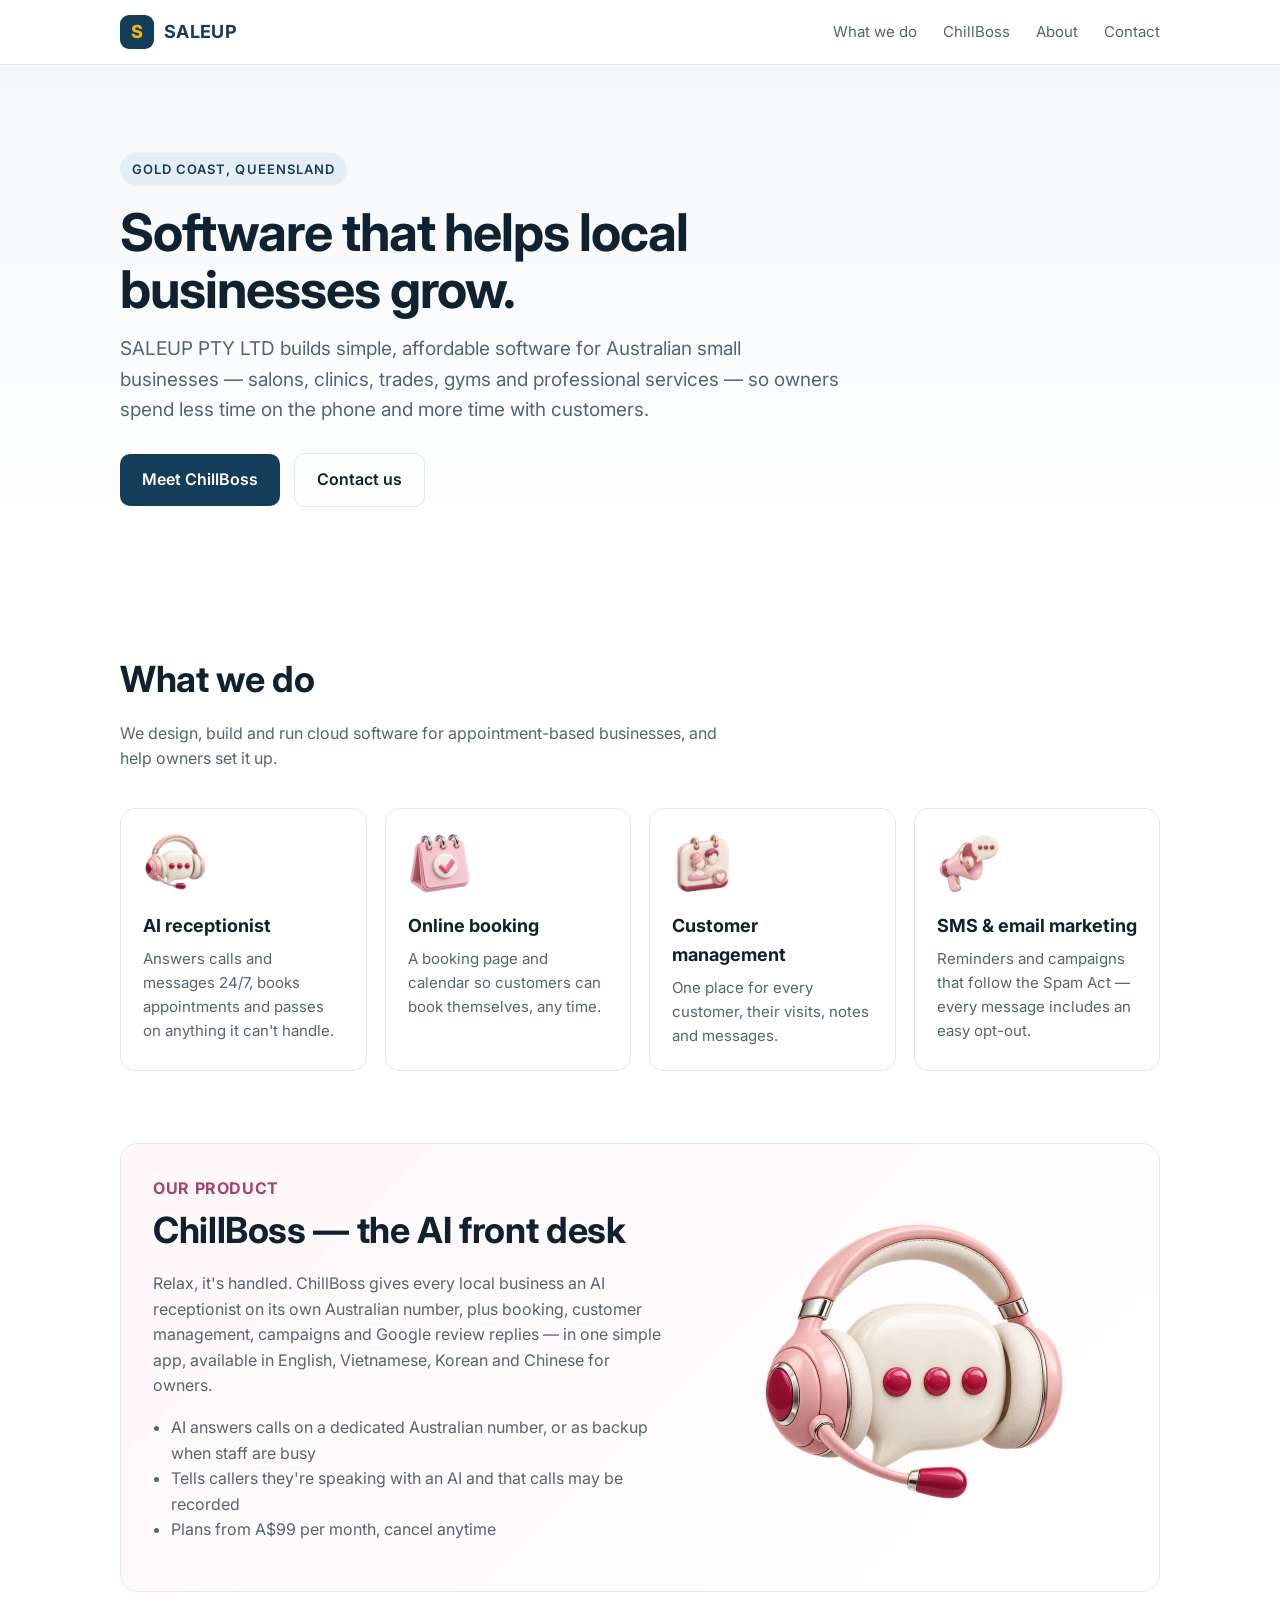
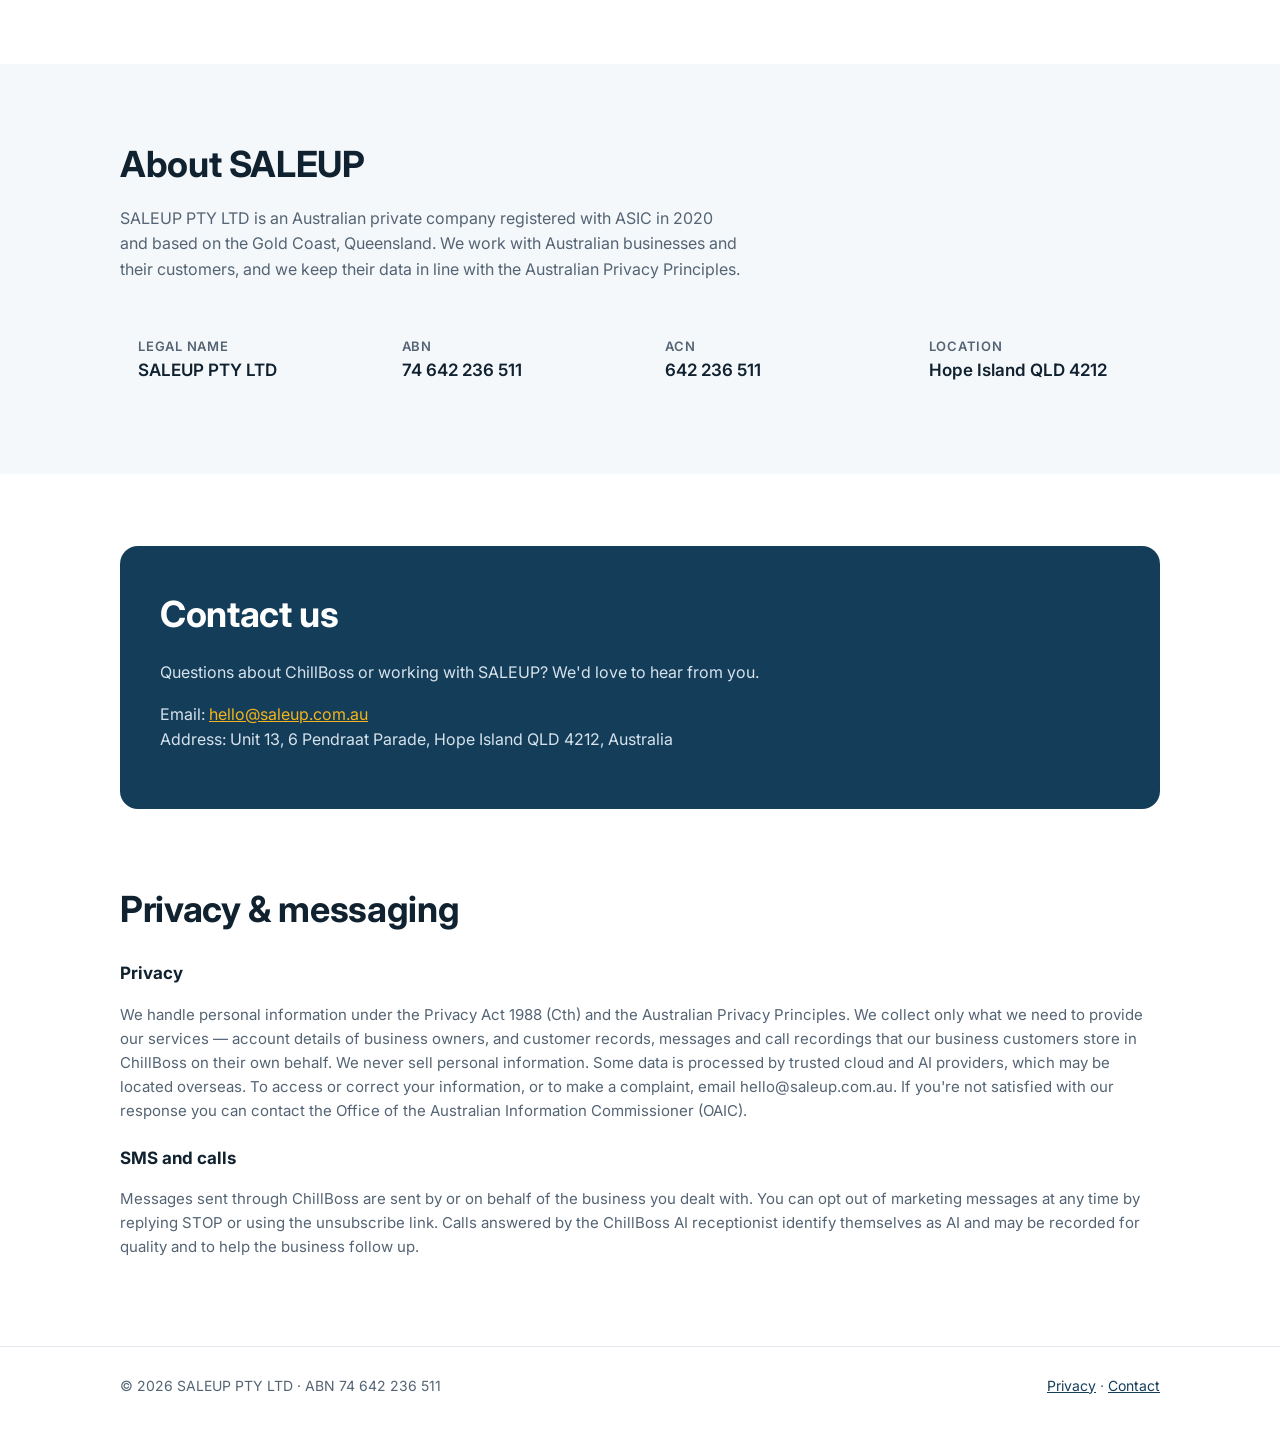
==== index.html @ 30daca24 "SALEUP PTY LTD company website (saleup.com.au) Co-Authored-By: Claude Opus 5.5 <noreply@anthropic.co" ====
<!doctype html>
<html lang="en-AU">
<head>
<meta charset="utf-8">
<meta name="viewport" content="width=device-width, initial-scale=1">
<title>SALEUP PTY LTD — Software for Australian local businesses</title>
<meta name="description" content="SALEUP PTY LTD is a Gold Coast software company building ChillBoss, the AI front desk for Australian local businesses: AI receptionist, online booking, customer management and SMS & email marketing.">
<link rel="icon" href="data:image/svg+xml,%3Csvg xmlns='http://www.w3.org/2000/svg' viewBox='0 0 64 64'%3E%3Crect width='64' height='64' rx='14' fill='%23143d59'/%3E%3Cpath d='M20 40c3 3 7 4 12 4 6 0 10-3 10-8 0-11-20-6-20-15 0-4 4-7 9-7 4 0 7 1 10 3' stroke='%23f4b41a' stroke-width='6' fill='none' stroke-linecap='round'/%3E%3C/svg%3E">
<link rel="preconnect" href="https://fonts.googleapis.com">
<link rel="preconnect" href="https://fonts.gstatic.com" crossorigin>
<link href="https://fonts.googleapis.com/css2?family=Inter:wght@400;500;600;700&display=swap" rel="stylesheet">
<style>
  :root {
    --ink: #10212f;
    --muted: #546474;
    --navy: #143d59;
    --gold: #f4b41a;
    --line: #e3e8ee;
    --bg: #ffffff;
    --soft: #f5f8fb;
    --rose: #a5426d;
  }
  * { box-sizing: border-box; }
  html { scroll-behavior: smooth; }
  body { margin: 0; font-family: Inter, system-ui, -apple-system, Segoe UI, sans-serif; color: var(--ink); background: var(--bg); line-height: 1.6; }
  a { color: var(--navy); }
  .wrap { max-width: 1080px; margin: 0 auto; padding: 0 20px; }
  header.top { position: sticky; top: 0; background: rgba(255,255,255,.92); backdrop-filter: blur(8px); border-bottom: 1px solid var(--line); z-index: 10; }
  header.top .wrap { display: flex; align-items: center; justify-content: space-between; height: 64px; }
  .logo { display: flex; align-items: center; gap: 10px; font-weight: 700; letter-spacing: .02em; color: var(--navy); text-decoration: none; font-size: 18px; }
  .logo span.mark { width: 34px; height: 34px; border-radius: 9px; background: var(--navy); display: grid; place-items: center; color: var(--gold); font-weight: 800; }
  nav a { margin-left: 22px; text-decoration: none; color: var(--muted); font-size: 15px; }
  nav a:hover { color: var(--ink); }
  .hero { padding: 88px 0 72px; background: linear-gradient(180deg, var(--soft), #fff); }
  .eyebrow { display: inline-block; font-size: 13px; font-weight: 600; letter-spacing: .08em; text-transform: uppercase; color: var(--navy); background: #e6eef5; padding: 6px 12px; border-radius: 999px; }
  h1 { font-size: clamp(32px, 5vw, 52px); line-height: 1.1; letter-spacing: -.02em; margin: 18px 0 16px; max-width: 18ch; }
  .lead { font-size: 19px; color: var(--muted); max-width: 60ch; margin: 0 0 28px; }
  .btn { display: inline-block; padding: 13px 22px; border-radius: 10px; font-weight: 600; text-decoration: none; }
  .btn.primary { background: var(--navy); color: #fff; }
  .btn.ghost { border: 1px solid var(--line); color: var(--ink); margin-left: 10px; }
  section { padding: 72px 0; }
  h2 { font-size: clamp(26px, 3.4vw, 36px); letter-spacing: -.01em; margin: 0 0 12px; }
  .sub { color: var(--muted); max-width: 62ch; margin: 0 0 36px; }
  .grid { display: grid; gap: 18px; grid-template-columns: repeat(auto-fit, minmax(230px, 1fr)); }
  .card { border: 1px solid var(--line); border-radius: 14px; padding: 22px; background: #fff; }
  .card h3 { margin: 10px 0 6px; font-size: 18px; }
  .card p { margin: 0; color: var(--muted); font-size: 15px; }
  .card img { width: 64px; height: 64px; object-fit: contain; }
  .product { display: grid; gap: 32px; grid-template-columns: 1.2fr 1fr; align-items: center; border: 1px solid var(--line); border-radius: 18px; padding: 32px; background: linear-gradient(135deg, #fff7fa, #fff); }
  .product .tag { color: var(--rose); font-weight: 700; letter-spacing: .04em; }
  .product ul { padding-left: 18px; color: var(--muted); }
  .product img { width: 100%; max-width: 320px; justify-self: center; }
  .facts { display: grid; gap: 14px; grid-template-columns: repeat(auto-fit, minmax(200px, 1fr)); }
  .fact { background: var(--soft); border-radius: 12px; padding: 18px; }
  .fact b { display: block; font-size: 13px; text-transform: uppercase; letter-spacing: .06em; color: var(--muted); font-weight: 600; }
  .fact span { font-size: 17px; font-weight: 600; }
  .contact { background: var(--navy); color: #fff; border-radius: 18px; padding: 40px; }
  .contact a { color: var(--gold); }
  .contact p { color: #d6e2ec; }
  footer { border-top: 1px solid var(--line); padding: 28px 0 40px; color: var(--muted); font-size: 14px; }
  footer .wrap { display: flex; flex-wrap: wrap; gap: 12px 24px; justify-content: space-between; }
  .policy { font-size: 15px; color: var(--muted); }
  .policy h3 { color: var(--ink); font-size: 17px; margin: 22px 0 4px; }
  @media (max-width: 760px) {
    nav { display: none; }
    .product { grid-template-columns: 1fr; padding: 22px; }
    .btn.ghost { margin: 10px 0 0; }
    section { padding: 56px 0; }
  }
</style>
</head>
<body>
<header class="top">
  <div class="wrap">
    <a class="logo" href="#"><span class="mark">S</span>SALEUP</a>
    <nav>
      <a href="#what-we-do">What we do</a>
      <a href="#chillboss">ChillBoss</a>
      <a href="#about">About</a>
      <a href="#contact">Contact</a>
    </nav>
  </div>
</header>

<main>
  <section class="hero">
    <div class="wrap">
      <span class="eyebrow">Gold Coast, Queensland</span>
      <h1>Software that helps local businesses grow.</h1>
      <p class="lead">SALEUP PTY LTD builds simple, affordable software for Australian small businesses — salons, clinics, trades, gyms and professional services — so owners spend less time on the phone and more time with customers.</p>
      <a class="btn primary" href="#chillboss">Meet ChillBoss</a>
      <a class="btn ghost" href="#contact">Contact us</a>
    </div>
  </section>

  <section id="what-we-do">
    <div class="wrap">
      <h2>What we do</h2>
      <p class="sub">We design, build and run cloud software for appointment-based businesses, and help owners set it up.</p>
      <div class="grid">
        <div class="card"><img src="img/assistant.webp" alt="" width="64" height="64"><h3>AI receptionist</h3><p>Answers calls and messages 24/7, books appointments and passes on anything it can't handle.</p></div>
        <div class="card"><img src="img/calendar.webp" alt="" width="64" height="64"><h3>Online booking</h3><p>A booking page and calendar so customers can book themselves, any time.</p></div>
        <div class="card"><img src="img/crm-customers.webp" alt="" width="64" height="64"><h3>Customer management</h3><p>One place for every customer, their visits, notes and messages.</p></div>
        <div class="card"><img src="img/sms-marketing.webp" alt="" width="64" height="64"><h3>SMS &amp; email marketing</h3><p>Reminders and campaigns that follow the Spam Act — every message includes an easy opt-out.</p></div>
      </div>
    </div>
  </section>

  <section id="chillboss" style="padding-top:0">
    <div class="wrap">
      <div class="product">
        <div>
          <div class="tag">OUR PRODUCT</div>
          <h2>ChillBoss — the AI front desk</h2>
          <p class="sub" style="margin-bottom:16px">Relax, it's handled. ChillBoss gives every local business an AI receptionist on its own Australian number, plus booking, customer management, campaigns and Google review replies — in one simple app, available in English, Vietnamese, Korean and Chinese for owners.</p>
          <ul>
            <li>AI answers calls on a dedicated Australian number, or as backup when staff are busy</li>
            <li>Tells callers they're speaking with an AI and that calls may be recorded</li>
            <li>Plans from A$99 per month, cancel anytime</li>
          </ul>
        </div>
        <img src="img/assistant.webp" alt="ChillBoss AI receptionist illustration">
      </div>
    </div>
  </section>

  <section id="about" style="background:var(--soft)">
    <div class="wrap">
      <h2>About SALEUP</h2>
      <p class="sub">SALEUP PTY LTD is an Australian private company registered with ASIC in 2020 and based on the Gold Coast, Queensland. We work with Australian businesses and their customers, and we keep their data in line with the Australian Privacy Principles.</p>
      <div class="facts">
        <div class="fact"><b>Legal name</b><span>SALEUP PTY LTD</span></div>
        <div class="fact"><b>ABN</b><span>74 642 236 511</span></div>
        <div class="fact"><b>ACN</b><span>642 236 511</span></div>
        <div class="fact"><b>Location</b><span>Hope Island QLD 4212</span></div>
      </div>
    </div>
  </section>

  <section id="contact">
    <div class="wrap">
      <div class="contact">
        <h2>Contact us</h2>
        <p>Questions about ChillBoss or working with SALEUP? We'd love to hear from you.</p>
        <p>Email: <a href="mailto:hello@saleup.com.au">hello@saleup.com.au</a><br>
        Address: Unit 13, 6 Pendraat Parade, Hope Island QLD 4212, Australia</p>
      </div>
    </div>
  </section>

  <section id="privacy" style="padding-top:0">
    <div class="wrap policy">
      <h2 style="color:var(--ink)">Privacy &amp; messaging</h2>
      <h3>Privacy</h3>
      <p>We handle personal information under the Privacy Act 1988 (Cth) and the Australian Privacy Principles. We collect only what we need to provide our services — account details of business owners, and customer records, messages and call recordings that our business customers store in ChillBoss on their own behalf. We never sell personal information. Some data is processed by trusted cloud and AI providers, which may be located overseas. To access or correct your information, or to make a complaint, email hello@saleup.com.au. If you're not satisfied with our response you can contact the Office of the Australian Information Commissioner (OAIC).</p>
      <h3>SMS and calls</h3>
      <p>Messages sent through ChillBoss are sent by or on behalf of the business you dealt with. You can opt out of marketing messages at any time by replying STOP or using the unsubscribe link. Calls answered by the ChillBoss AI receptionist identify themselves as AI and may be recorded for quality and to help the business follow up.</p>
    </div>
  </section>
</main>

<footer>
  <div class="wrap">
    <span>© <span id="y">2026</span> SALEUP PTY LTD · ABN 74 642 236 511</span>
    <span><a href="#privacy">Privacy</a> · <a href="#contact">Contact</a></span>
  </div>
</footer>
<script>document.getElementById("y").textContent = new Date().getFullYear();</script>
</body>
</html>
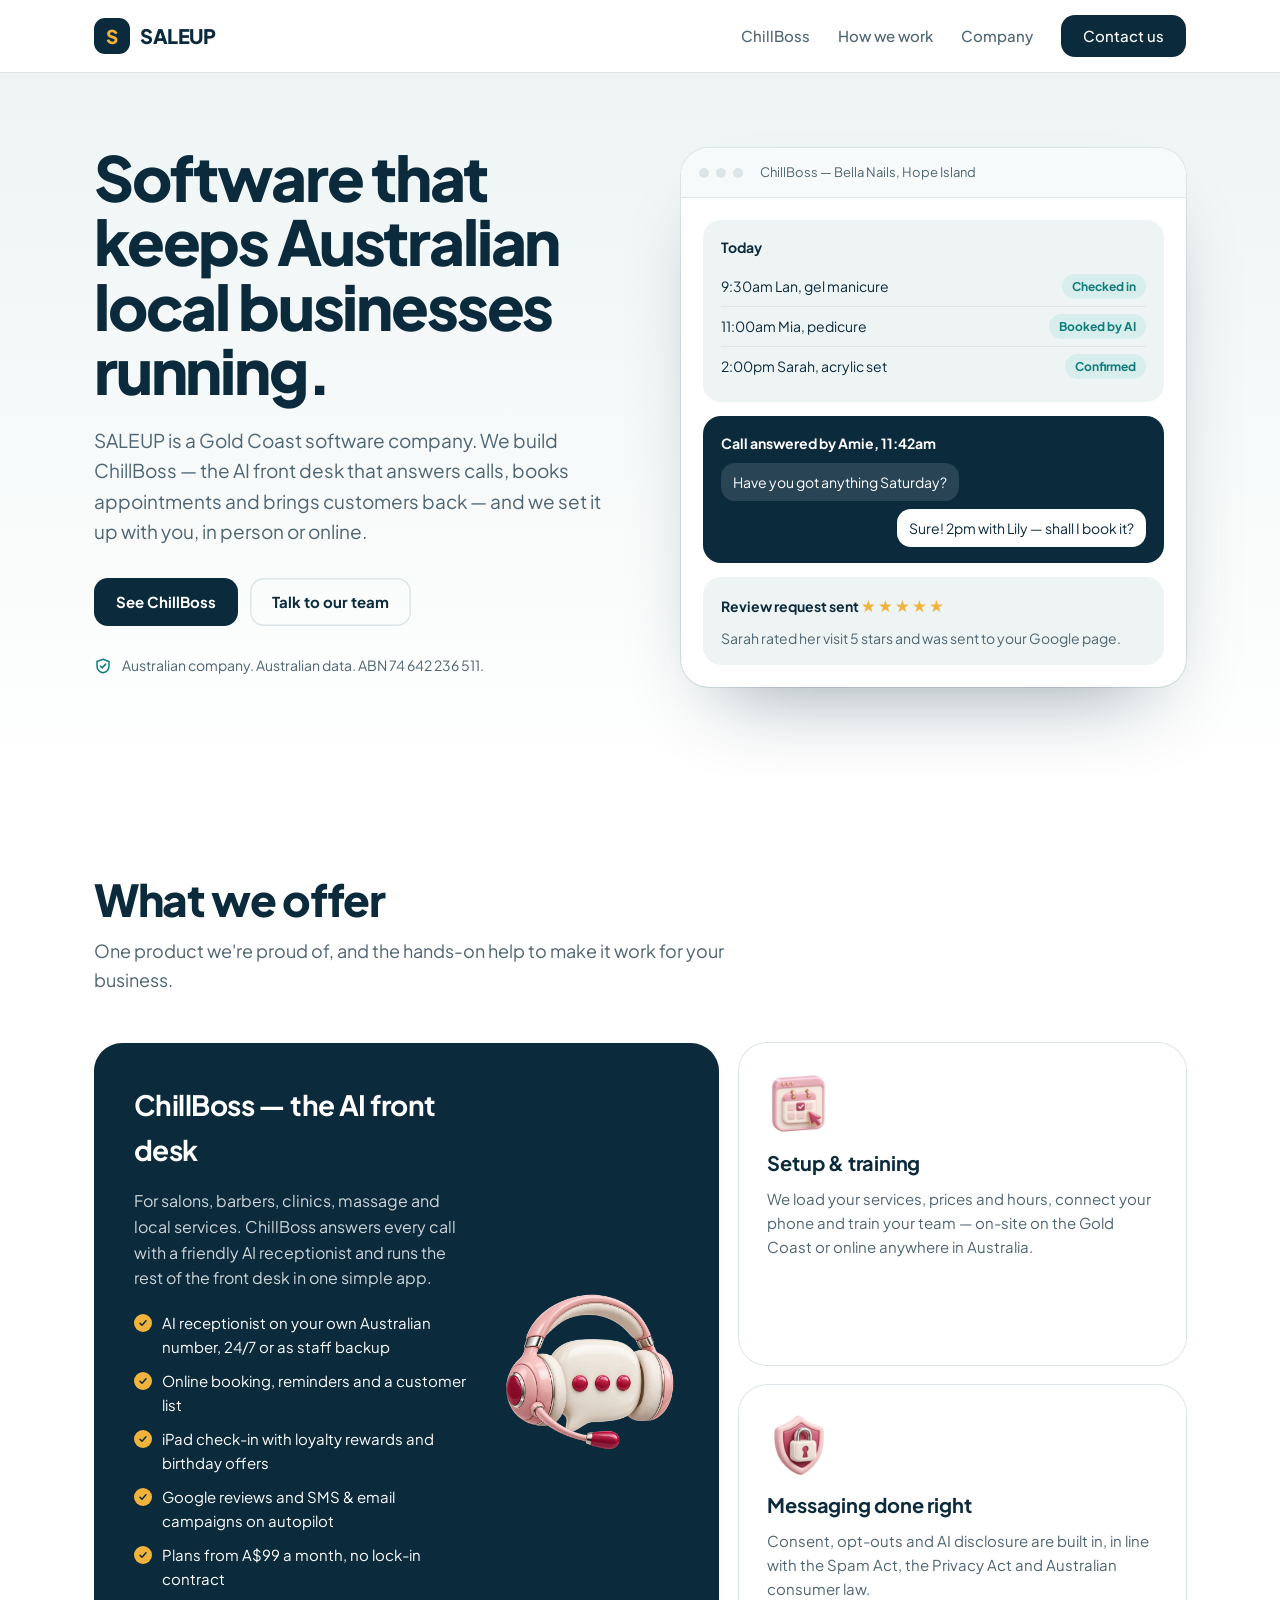
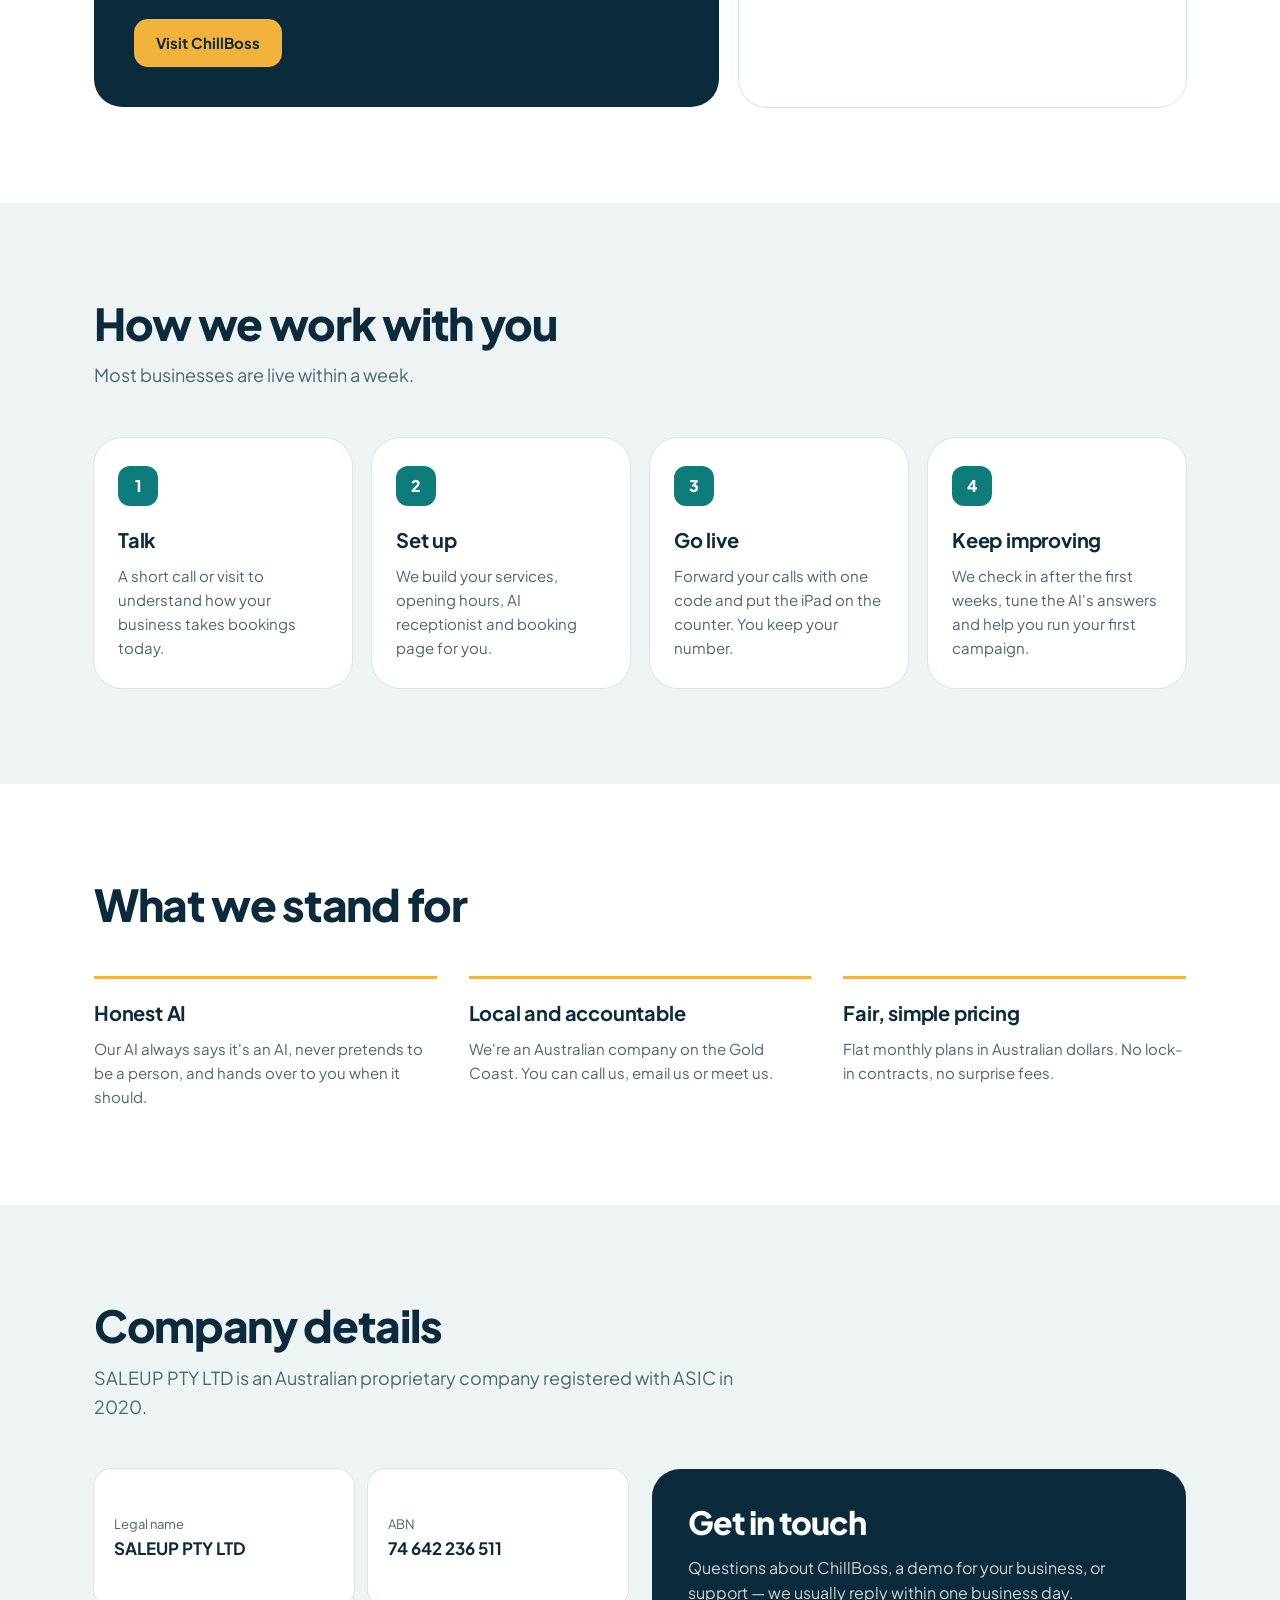
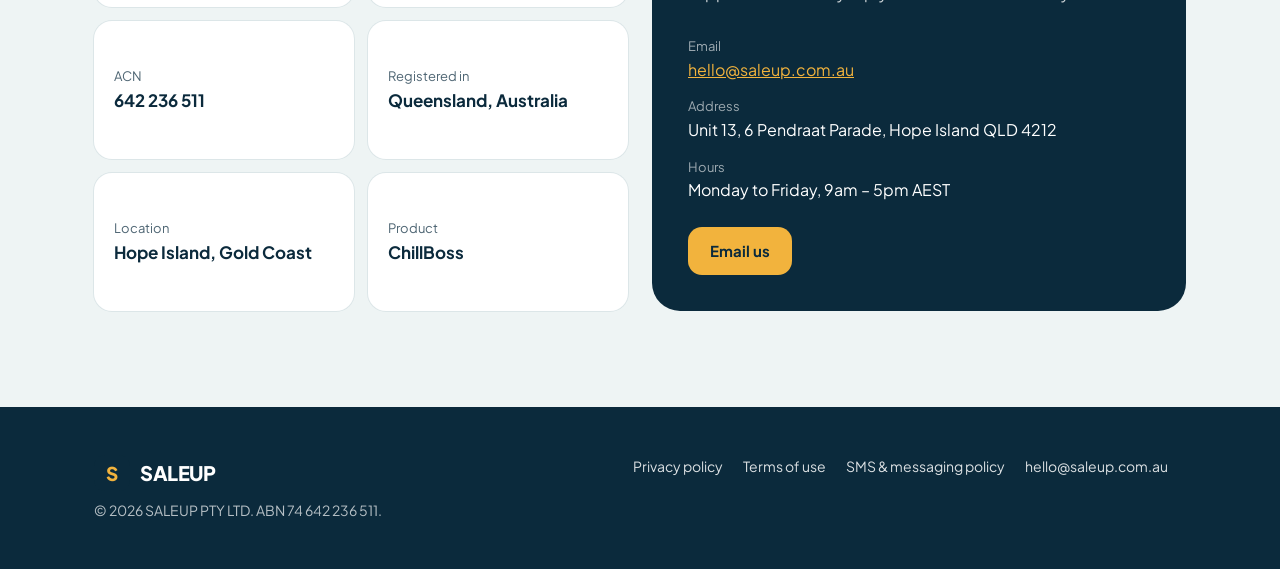
==== commit 248bee3c: "Professional company website: ChillBoss product, setup services, process, company details, privacy, " ====
--- a/index.html
+++ b/index.html
@@ -4,80 +4,25 @@
 <meta charset="utf-8">
 <meta name="viewport" content="width=device-width, initial-scale=1">
 <title>SALEUP PTY LTD — Software for Australian local businesses</title>
-<meta name="description" content="SALEUP PTY LTD is a Gold Coast software company building ChillBoss, the AI front desk for Australian local businesses: AI receptionist, online booking, customer management and SMS & email marketing.">
-<link rel="icon" href="data:image/svg+xml,%3Csvg xmlns='http://www.w3.org/2000/svg' viewBox='0 0 64 64'%3E%3Crect width='64' height='64' rx='14' fill='%23143d59'/%3E%3Cpath d='M20 40c3 3 7 4 12 4 6 0 10-3 10-8 0-11-20-6-20-15 0-4 4-7 9-7 4 0 7 1 10 3' stroke='%23f4b41a' stroke-width='6' fill='none' stroke-linecap='round'/%3E%3C/svg%3E">
+<meta name="description" content="SALEUP PTY LTD is a Gold Coast software company. We build ChillBoss, the AI front desk that answers calls, books appointments and brings customers back for Australian salons, clinics and local businesses.">
+<link rel="icon" href="data:image/svg+xml,%3Csvg xmlns='http://www.w3.org/2000/svg' viewBox='0 0 64 64'%3E%3Crect width='64' height='64' rx='16' fill='%230B2A3C'/%3E%3Ctext x='32' y='43' font-family='Arial' font-weight='800' font-size='34' text-anchor='middle' fill='%23F2B33D'%3ES%3C/text%3E%3C/svg%3E">
 <link rel="preconnect" href="https://fonts.googleapis.com">
 <link rel="preconnect" href="https://fonts.gstatic.com" crossorigin>
-<link href="https://fonts.googleapis.com/css2?family=Inter:wght@400;500;600;700&display=swap" rel="stylesheet">
-<style>
-  :root {
-    --ink: #10212f;
-    --muted: #546474;
-    --navy: #143d59;
-    --gold: #f4b41a;
-    --line: #e3e8ee;
-    --bg: #ffffff;
-    --soft: #f5f8fb;
-    --rose: #a5426d;
-  }
-  * { box-sizing: border-box; }
-  html { scroll-behavior: smooth; }
-  body { margin: 0; font-family: Inter, system-ui, -apple-system, Segoe UI, sans-serif; color: var(--ink); background: var(--bg); line-height: 1.6; }
-  a { color: var(--navy); }
-  .wrap { max-width: 1080px; margin: 0 auto; padding: 0 20px; }
-  header.top { position: sticky; top: 0; background: rgba(255,255,255,.92); backdrop-filter: blur(8px); border-bottom: 1px solid var(--line); z-index: 10; }
-  header.top .wrap { display: flex; align-items: center; justify-content: space-between; height: 64px; }
-  .logo { display: flex; align-items: center; gap: 10px; font-weight: 700; letter-spacing: .02em; color: var(--navy); text-decoration: none; font-size: 18px; }
-  .logo span.mark { width: 34px; height: 34px; border-radius: 9px; background: var(--navy); display: grid; place-items: center; color: var(--gold); font-weight: 800; }
-  nav a { margin-left: 22px; text-decoration: none; color: var(--muted); font-size: 15px; }
-  nav a:hover { color: var(--ink); }
-  .hero { padding: 88px 0 72px; background: linear-gradient(180deg, var(--soft), #fff); }
-  .eyebrow { display: inline-block; font-size: 13px; font-weight: 600; letter-spacing: .08em; text-transform: uppercase; color: var(--navy); background: #e6eef5; padding: 6px 12px; border-radius: 999px; }
-  h1 { font-size: clamp(32px, 5vw, 52px); line-height: 1.1; letter-spacing: -.02em; margin: 18px 0 16px; max-width: 18ch; }
-  .lead { font-size: 19px; color: var(--muted); max-width: 60ch; margin: 0 0 28px; }
-  .btn { display: inline-block; padding: 13px 22px; border-radius: 10px; font-weight: 600; text-decoration: none; }
-  .btn.primary { background: var(--navy); color: #fff; }
-  .btn.ghost { border: 1px solid var(--line); color: var(--ink); margin-left: 10px; }
-  section { padding: 72px 0; }
-  h2 { font-size: clamp(26px, 3.4vw, 36px); letter-spacing: -.01em; margin: 0 0 12px; }
-  .sub { color: var(--muted); max-width: 62ch; margin: 0 0 36px; }
-  .grid { display: grid; gap: 18px; grid-template-columns: repeat(auto-fit, minmax(230px, 1fr)); }
-  .card { border: 1px solid var(--line); border-radius: 14px; padding: 22px; background: #fff; }
-  .card h3 { margin: 10px 0 6px; font-size: 18px; }
-  .card p { margin: 0; color: var(--muted); font-size: 15px; }
-  .card img { width: 64px; height: 64px; object-fit: contain; }
-  .product { display: grid; gap: 32px; grid-template-columns: 1.2fr 1fr; align-items: center; border: 1px solid var(--line); border-radius: 18px; padding: 32px; background: linear-gradient(135deg, #fff7fa, #fff); }
-  .product .tag { color: var(--rose); font-weight: 700; letter-spacing: .04em; }
-  .product ul { padding-left: 18px; color: var(--muted); }
-  .product img { width: 100%; max-width: 320px; justify-self: center; }
-  .facts { display: grid; gap: 14px; grid-template-columns: repeat(auto-fit, minmax(200px, 1fr)); }
-  .fact { background: var(--soft); border-radius: 12px; padding: 18px; }
-  .fact b { display: block; font-size: 13px; text-transform: uppercase; letter-spacing: .06em; color: var(--muted); font-weight: 600; }
-  .fact span { font-size: 17px; font-weight: 600; }
-  .contact { background: var(--navy); color: #fff; border-radius: 18px; padding: 40px; }
-  .contact a { color: var(--gold); }
-  .contact p { color: #d6e2ec; }
-  footer { border-top: 1px solid var(--line); padding: 28px 0 40px; color: var(--muted); font-size: 14px; }
-  footer .wrap { display: flex; flex-wrap: wrap; gap: 12px 24px; justify-content: space-between; }
-  .policy { font-size: 15px; color: var(--muted); }
-  .policy h3 { color: var(--ink); font-size: 17px; margin: 22px 0 4px; }
-  @media (max-width: 760px) {
-    nav { display: none; }
-    .product { grid-template-columns: 1fr; padding: 22px; }
-    .btn.ghost { margin: 10px 0 0; }
-    section { padding: 56px 0; }
-  }
-</style>
+<link href="https://fonts.googleapis.com/css2?family=Plus+Jakarta+Sans:wght@400;500;600;700;800&display=swap" rel="stylesheet">
+<link rel="stylesheet" href="style.css">
+<script type="application/ld+json">
+{"@context":"https://schema.org","@type":"Organization","name":"SALEUP PTY LTD","url":"https://saleup.com.au","email":"hello@saleup.com.au","taxID":"74 642 236 511","address":{"@type":"PostalAddress","streetAddress":"Unit 13, 6 Pendraat Parade","addressLocality":"Hope Island","addressRegion":"QLD","postalCode":"4212","addressCountry":"AU"}}
+</script>
 </head>
 <body>
-<header class="top">
+<header class="site-header">
   <div class="wrap">
-    <a class="logo" href="#"><span class="mark">S</span>SALEUP</a>
-    <nav>
-      <a href="#what-we-do">What we do</a>
+    <a class="brand" href="/"><span class="brand-mark">S</span>SALEUP</a>
+    <nav class="nav" aria-label="Main">
       <a href="#chillboss">ChillBoss</a>
-      <a href="#about">About</a>
-      <a href="#contact">Contact</a>
+      <a href="#how-we-work">How we work</a>
+      <a href="#company">Company</a>
+      <a class="btn btn-primary" href="#contact">Contact us</a>
     </nav>
   </div>
 </header>
@@ -85,84 +30,152 @@
 <main>
   <section class="hero">
     <div class="wrap">
-      <span class="eyebrow">Gold Coast, Queensland</span>
-      <h1>Software that helps local businesses grow.</h1>
-      <p class="lead">SALEUP PTY LTD builds simple, affordable software for Australian small businesses — salons, clinics, trades, gyms and professional services — so owners spend less time on the phone and more time with customers.</p>
-      <a class="btn primary" href="#chillboss">Meet ChillBoss</a>
-      <a class="btn ghost" href="#contact">Contact us</a>
-    </div>
-  </section>
+      <div>
+        <h1>Software that keeps Australian local businesses running.</h1>
+        <p class="lead">SALEUP is a Gold Coast software company. We build ChillBoss — the AI front desk that answers calls, books appointments and brings customers back — and we set it up with you, in person or online.</p>
+        <div class="hero-actions">
+          <a class="btn btn-primary" href="https://chillboss-five.vercel.app" target="_blank" rel="noopener">See ChillBoss</a>
+          <a class="btn btn-ghost" href="#contact">Talk to our team</a>
+        </div>
+        <p class="hero-note">
+          <svg width="18" height="18" viewBox="0 0 24 24" fill="none" aria-hidden="true"><path d="M12 3l8 3v6c0 4.5-3.3 8.3-8 9-4.7-.7-8-4.5-8-9V6l8-3z" stroke="#0E7C7B" stroke-width="2"/><path d="M8.5 12l2.5 2.5 4.5-5" stroke="#0E7C7B" stroke-width="2" stroke-linecap="round"/></svg>
+          Australian company. Australian data. ABN 74 642 236 511.
+        </p>
+      </div>
 
-  <section id="what-we-do">
-    <div class="wrap">
-      <h2>What we do</h2>
-      <p class="sub">We design, build and run cloud software for appointment-based businesses, and help owners set it up.</p>
-      <div class="grid">
-        <div class="card"><img src="img/assistant.webp" alt="" width="64" height="64"><h3>AI receptionist</h3><p>Answers calls and messages 24/7, books appointments and passes on anything it can't handle.</p></div>
-        <div class="card"><img src="img/calendar.webp" alt="" width="64" height="64"><h3>Online booking</h3><p>A booking page and calendar so customers can book themselves, any time.</p></div>
-        <div class="card"><img src="img/crm-customers.webp" alt="" width="64" height="64"><h3>Customer management</h3><p>One place for every customer, their visits, notes and messages.</p></div>
-        <div class="card"><img src="img/sms-marketing.webp" alt="" width="64" height="64"><h3>SMS &amp; email marketing</h3><p>Reminders and campaigns that follow the Spam Act — every message includes an easy opt-out.</p></div>
+      <div class="window" role="img" aria-label="ChillBoss dashboard showing today's bookings, a call answered by the AI receptionist and a five-star rating sent to Google">
+        <div class="window-bar"><i></i><i></i><i></i><span>ChillBoss — Bella Nails, Hope Island</span></div>
+        <div class="window-body">
+          <div class="panel">
+            <h4>Today</h4>
+            <div class="row"><span>9:30am  Lan, gel manicure</span><span class="tag">Checked in</span></div>
+            <div class="row"><span>11:00am  Mia, pedicure</span><span class="tag">Booked by AI</span></div>
+            <div class="row"><span>2:00pm  Sarah, acrylic set</span><span class="tag">Confirmed</span></div>
+          </div>
+          <div class="panel panel-dark">
+            <h4>Call answered by Amie, 11:42am</h4>
+            <span class="bubble them">Have you got anything Saturday?</span>
+            <span class="bubble amie">Sure! 2pm with Lily — shall I book it?</span>
+          </div>
+          <div class="panel">
+            <h4>Review request sent <span class="stars" aria-label="five stars">★★★★★</span></h4>
+            <p>Sarah rated her visit 5 stars and was sent to your Google page.</p>
+          </div>
+        </div>
       </div>
     </div>
   </section>
 
-  <section id="chillboss" style="padding-top:0">
+  <section id="chillboss">
     <div class="wrap">
-      <div class="product">
-        <div>
-          <div class="tag">OUR PRODUCT</div>
-          <h2>ChillBoss — the AI front desk</h2>
-          <p class="sub" style="margin-bottom:16px">Relax, it's handled. ChillBoss gives every local business an AI receptionist on its own Australian number, plus booking, customer management, campaigns and Google review replies — in one simple app, available in English, Vietnamese, Korean and Chinese for owners.</p>
-          <ul>
-            <li>AI answers calls on a dedicated Australian number, or as backup when staff are busy</li>
-            <li>Tells callers they're speaking with an AI and that calls may be recorded</li>
-            <li>Plans from A$99 per month, cancel anytime</li>
-          </ul>
+      <div class="section-head">
+        <h2>What we offer</h2>
+        <p class="sub">One product we're proud of, and the hands-on help to make it work for your business.</p>
+      </div>
+      <div class="offer">
+        <article class="offer-main">
+          <div>
+            <h3 style="font-size:28px;letter-spacing:-0.02em">ChillBoss — the AI front desk</h3>
+            <p>For salons, barbers, clinics, massage and local services. ChillBoss answers every call with a friendly AI receptionist and runs the rest of the front desk in one simple app.</p>
+            <ul>
+              <li>AI receptionist on your own Australian number, 24/7 or as staff backup</li>
+              <li>Online booking, reminders and a customer list</li>
+              <li>iPad check-in with loyalty rewards and birthday offers</li>
+              <li>Google reviews and SMS &amp; email campaigns on autopilot</li>
+              <li>Plans from A$99 a month, no lock-in contract</li>
+            </ul>
+            <a class="btn btn-sun" href="https://chillboss-five.vercel.app" target="_blank" rel="noopener">Visit ChillBoss</a>
+          </div>
+          <img src="img/assistant.webp" alt="" width="180" height="180" loading="lazy">
+        </article>
+        <div class="offer-side">
+          <article class="card">
+            <img src="img/website-booking.webp" alt="" width="64" height="64" loading="lazy">
+            <h3>Setup &amp; training</h3>
+            <p>We load your services, prices and hours, connect your phone and train your team — on-site on the Gold Coast or online anywhere in Australia.</p>
+          </article>
+          <article class="card">
+            <img src="img/security.webp" alt="" width="64" height="64" loading="lazy">
+            <h3>Messaging done right</h3>
+            <p>Consent, opt-outs and AI disclosure are built in, in line with the Spam Act, the Privacy Act and Australian consumer law.</p>
+          </article>
         </div>
-        <img src="img/assistant.webp" alt="ChillBoss AI receptionist illustration">
       </div>
     </div>
   </section>
 
-  <section id="about" style="background:var(--soft)">
+  <section id="how-we-work" class="section-mist">
     <div class="wrap">
-      <h2>About SALEUP</h2>
-      <p class="sub">SALEUP PTY LTD is an Australian private company registered with ASIC in 2020 and based on the Gold Coast, Queensland. We work with Australian businesses and their customers, and we keep their data in line with the Australian Privacy Principles.</p>
-      <div class="facts">
-        <div class="fact"><b>Legal name</b><span>SALEUP PTY LTD</span></div>
-        <div class="fact"><b>ABN</b><span>74 642 236 511</span></div>
-        <div class="fact"><b>ACN</b><span>642 236 511</span></div>
-        <div class="fact"><b>Location</b><span>Hope Island QLD 4212</span></div>
+      <div class="section-head">
+        <h2>How we work with you</h2>
+        <p class="sub">Most businesses are live within a week.</p>
+      </div>
+      <div class="steps">
+        <div class="step"><h3>Talk</h3><p>A short call or visit to understand how your business takes bookings today.</p></div>
+        <div class="step"><h3>Set up</h3><p>We build your services, opening hours, AI receptionist and booking page for you.</p></div>
+        <div class="step"><h3>Go live</h3><p>Forward your calls with one code and put the iPad on the counter. You keep your number.</p></div>
+        <div class="step"><h3>Keep improving</h3><p>We check in after the first weeks, tune the AI's answers and help you run your first campaign.</p></div>
       </div>
     </div>
   </section>
 
-  <section id="contact">
+  <section>
     <div class="wrap">
-      <div class="contact">
-        <h2>Contact us</h2>
-        <p>Questions about ChillBoss or working with SALEUP? We'd love to hear from you.</p>
-        <p>Email: <a href="mailto:hello@saleup.com.au">hello@saleup.com.au</a><br>
-        Address: Unit 13, 6 Pendraat Parade, Hope Island QLD 4212, Australia</p>
+      <div class="section-head">
+        <h2>What we stand for</h2>
+      </div>
+      <div class="principles">
+        <div><h3>Honest AI</h3><p>Our AI always says it's an AI, never pretends to be a person, and hands over to you when it should.</p></div>
+        <div><h3>Local and accountable</h3><p>We're an Australian company on the Gold Coast. You can call us, email us or meet us.</p></div>
+        <div><h3>Fair, simple pricing</h3><p>Flat monthly plans in Australian dollars. No lock-in contracts, no surprise fees.</p></div>
       </div>
     </div>
   </section>
 
-  <section id="privacy" style="padding-top:0">
-    <div class="wrap policy">
-      <h2 style="color:var(--ink)">Privacy &amp; messaging</h2>
-      <h3>Privacy</h3>
-      <p>We handle personal information under the Privacy Act 1988 (Cth) and the Australian Privacy Principles. We collect only what we need to provide our services — account details of business owners, and customer records, messages and call recordings that our business customers store in ChillBoss on their own behalf. We never sell personal information. Some data is processed by trusted cloud and AI providers, which may be located overseas. To access or correct your information, or to make a complaint, email hello@saleup.com.au. If you're not satisfied with our response you can contact the Office of the Australian Information Commissioner (OAIC).</p>
-      <h3>SMS and calls</h3>
-      <p>Messages sent through ChillBoss are sent by or on behalf of the business you dealt with. You can opt out of marketing messages at any time by replying STOP or using the unsubscribe link. Calls answered by the ChillBoss AI receptionist identify themselves as AI and may be recorded for quality and to help the business follow up.</p>
+  <section id="company" class="section-mist">
+    <div class="wrap">
+      <div class="section-head">
+        <h2>Company details</h2>
+        <p class="sub">SALEUP PTY LTD is an Australian proprietary company registered with ASIC in 2020.</p>
+      </div>
+      <div class="company" id="contact">
+        <div class="facts">
+          <div class="fact"><small>Legal name</small><strong>SALEUP PTY LTD</strong></div>
+          <div class="fact"><small>ABN</small><strong>74 642 236 511</strong></div>
+          <div class="fact"><small>ACN</small><strong>642 236 511</strong></div>
+          <div class="fact"><small>Registered in</small><strong>Queensland, Australia</strong></div>
+          <div class="fact"><small>Location</small><strong>Hope Island, Gold Coast</strong></div>
+          <div class="fact"><small>Product</small><strong>ChillBoss</strong></div>
+        </div>
+        <div class="contact-card">
+          <div>
+            <h2 style="color:#fff;font-size:32px">Get in touch</h2>
+            <p>Questions about ChillBoss, a demo for your business, or support — we usually reply within one business day.</p>
+          </div>
+          <div class="contact-lines">
+            <div><small>Email</small><a href="mailto:hello@saleup.com.au">hello@saleup.com.au</a></div>
+            <div><small>Address</small>Unit 13, 6 Pendraat Parade, Hope Island QLD 4212</div>
+            <div><small>Hours</small>Monday to Friday, 9am – 5pm AEST</div>
+          </div>
+          <a class="btn btn-sun" href="mailto:hello@saleup.com.au?subject=ChillBoss%20enquiry" style="align-self:flex-start">Email us</a>
+        </div>
+      </div>
     </div>
   </section>
 </main>
 
-<footer>
+<footer class="site-footer">
   <div class="wrap">
-    <span>© <span id="y">2026</span> SALEUP PTY LTD · ABN 74 642 236 511</span>
-    <span><a href="#privacy">Privacy</a> · <a href="#contact">Contact</a></span>
+    <div>
+      <a class="brand" href="/"><span class="brand-mark">S</span>SALEUP</a>
+      <div>© <span id="y">2026</span> SALEUP PTY LTD. ABN 74 642 236 511.</div>
+    </div>
+    <div>
+      <a href="privacy.html">Privacy policy</a>
+      <a href="terms.html">Terms of use</a>
+      <a href="messaging.html">SMS &amp; messaging policy</a>
+      <a href="mailto:hello@saleup.com.au">hello@saleup.com.au</a>
+    </div>
   </div>
 </footer>
 <script>document.getElementById("y").textContent = new Date().getFullYear();</script>
--- a/style.css
+++ b/style.css
@@ -0,0 +1,152 @@
+/* SALEUP PTY LTD — saleup.com.au
+   Palette: ocean #0B2A3C · lagoon #0E7C7B · sun #F2B33D · mist #EEF4F4 · white
+   Type: Plus Jakarta Sans */
+:root {
+  --ocean: #0B2A3C;
+  --ocean-2: #123B52;
+  --lagoon: #0E7C7B;
+  --lagoon-soft: #D7EEEC;
+  --sun: #F2B33D;
+  --mist: #EEF4F4;
+  --line: #DCE6E8;
+  --text: #0B2A3C;
+  --muted: #4E6573;
+  --white: #FFFFFF;
+  --radius-lg: 28px;
+  --radius: 18px;
+}
+* { box-sizing: border-box; }
+html { scroll-behavior: smooth; }
+body {
+  margin: 0;
+  font-family: "Plus Jakarta Sans", system-ui, -apple-system, "Segoe UI", sans-serif;
+  color: var(--text);
+  background: var(--white);
+  line-height: 1.6;
+  -webkit-font-smoothing: antialiased;
+}
+img { max-width: 100%; display: block; }
+a { color: var(--lagoon); }
+a:focus-visible, button:focus-visible { outline: 3px solid var(--sun); outline-offset: 3px; border-radius: 8px; }
+.wrap { max-width: 1140px; margin: 0 auto; padding: 0 24px; }
+
+/* Header */
+.site-header { position: sticky; top: 0; z-index: 20; background: rgba(255,255,255,.92); backdrop-filter: blur(10px); border-bottom: 1px solid var(--line); }
+.site-header .wrap { display: flex; align-items: center; justify-content: space-between; height: 72px; }
+.brand { display: flex; align-items: center; gap: 10px; text-decoration: none; color: var(--ocean); font-weight: 800; font-size: 20px; letter-spacing: -0.02em; }
+.brand-mark { width: 36px; height: 36px; border-radius: 11px; background: var(--ocean); display: grid; place-items: center; color: var(--sun); font-weight: 800; font-size: 19px; }
+.nav { display: flex; align-items: center; gap: 28px; }
+.nav a { color: var(--muted); text-decoration: none; font-weight: 500; font-size: 15px; }
+.nav a:hover { color: var(--ocean); }
+.btn { display: inline-flex; align-items: center; justify-content: center; gap: 8px; height: 48px; padding: 0 22px; border-radius: 14px; font-weight: 700; font-size: 15px; text-decoration: none; border: 0; cursor: pointer; }
+.btn-primary { background: var(--ocean); color: var(--white); }
+.btn-primary:hover { background: var(--ocean-2); }
+.btn-ghost { background: transparent; color: var(--ocean); box-shadow: inset 0 0 0 1.5px var(--line); }
+.btn-ghost:hover { box-shadow: inset 0 0 0 1.5px var(--ocean); }
+.btn-sun { background: var(--sun); color: var(--ocean); }
+.nav .btn { height: 42px; color: var(--white); }
+
+/* Hero */
+.hero { padding: 72px 0 88px; background: linear-gradient(180deg, var(--mist) 0%, var(--white) 100%); overflow: hidden; }
+.hero .wrap { display: grid; grid-template-columns: 1.05fr 1fr; gap: 56px; align-items: center; }
+.hero h1 { font-size: clamp(38px, 5.2vw, 62px); line-height: 1.04; letter-spacing: -0.035em; margin: 0 0 22px; font-weight: 800; }
+.lead { font-size: 19px; color: var(--muted); max-width: 34em; margin: 0 0 32px; }
+.hero-actions { display: flex; flex-wrap: wrap; gap: 12px; }
+.hero-note { margin-top: 28px; font-size: 14px; color: var(--muted); display: flex; gap: 10px; align-items: center; }
+.hero-note svg { flex: none; }
+
+/* Product window mock */
+.window { background: var(--white); border-radius: var(--radius-lg); box-shadow: 0 40px 80px -40px rgba(11,42,60,.45), 0 0 0 1px var(--line); overflow: hidden; }
+.window-bar { display: flex; align-items: center; gap: 7px; padding: 14px 18px; border-bottom: 1px solid var(--line); background: #F7FAFA; font-size: 13px; color: var(--muted); }
+.window-bar i { width: 10px; height: 10px; border-radius: 50%; background: var(--line); display: inline-block; }
+.window-bar span { margin-left: 10px; }
+.window-body { padding: 22px; display: grid; gap: 14px; }
+.panel { border-radius: var(--radius); padding: 16px 18px; background: var(--mist); }
+.panel h4 { margin: 0 0 8px; font-size: 14px; }
+.panel p { margin: 0; font-size: 14px; color: var(--muted); }
+.row { display: flex; justify-content: space-between; align-items: center; font-size: 14px; padding: 7px 0; border-top: 1px solid var(--line); }
+.row:first-of-type { border-top: 0; }
+.tag { font-size: 12px; font-weight: 700; padding: 3px 10px; border-radius: 999px; background: var(--lagoon-soft); color: var(--lagoon); }
+.panel-dark { background: var(--ocean); color: var(--white); }
+.panel-dark p { color: rgba(255,255,255,.75); }
+.bubble { display: block; width: fit-content; max-width: 90%; font-size: 14px; padding: 8px 12px; border-radius: 14px; margin-top: 8px; }
+.bubble.them { background: rgba(255,255,255,.12); }
+.bubble.amie { background: var(--white); color: var(--ocean); margin-left: auto; }
+.stars { color: var(--sun); letter-spacing: 2px; font-size: 16px; }
+
+/* Sections */
+section { padding: 96px 0; }
+.section-mist { background: var(--mist); }
+.section-head { max-width: 640px; margin-bottom: 48px; }
+h2 { font-size: clamp(30px, 3.6vw, 44px); line-height: 1.1; letter-spacing: -0.03em; margin: 0 0 14px; font-weight: 800; }
+h3 { font-size: 20px; letter-spacing: -0.01em; margin: 0 0 8px; }
+.sub { font-size: 18px; color: var(--muted); margin: 0; }
+
+/* Offer — asymmetric: one large product block + two service blocks */
+.offer { display: grid; grid-template-columns: 1.4fr 1fr; gap: 20px; }
+.offer-main { background: var(--ocean); color: var(--white); border-radius: var(--radius-lg); padding: 40px; display: grid; grid-template-columns: 1fr 180px; gap: 24px; align-items: center; }
+.offer-main p { color: rgba(255,255,255,.8); }
+.offer-main ul { padding: 0; margin: 20px 0 28px; list-style: none; display: grid; gap: 10px; }
+.offer-main li { display: flex; gap: 10px; font-size: 15px; }
+.offer-main li::before { content: ""; flex: none; width: 18px; height: 18px; margin-top: 3px; border-radius: 50%; background: var(--sun) url("data:image/svg+xml,%3Csvg xmlns='http://www.w3.org/2000/svg' viewBox='0 0 24 24'%3E%3Cpath d='M6 12.5l4 4 8-9' stroke='%230B2A3C' stroke-width='3' fill='none' stroke-linecap='round' stroke-linejoin='round'/%3E%3C/svg%3E") center/12px no-repeat; }
+.offer-side { display: grid; gap: 20px; }
+.card { background: var(--white); border-radius: var(--radius-lg); padding: 28px; box-shadow: 0 0 0 1px var(--line); }
+.card img { width: 64px; height: 64px; object-fit: contain; margin-bottom: 12px; }
+.card p { margin: 0; color: var(--muted); font-size: 15px; }
+
+/* Process — a real sequence */
+.steps { display: grid; grid-template-columns: repeat(4, 1fr); gap: 20px; counter-reset: step; }
+.step { position: relative; padding: 28px 24px; border-radius: var(--radius-lg); background: var(--white); box-shadow: 0 0 0 1px var(--line); }
+.step::before { counter-increment: step; content: counter(step); display: grid; place-items: center; width: 40px; height: 40px; border-radius: 12px; background: var(--lagoon); color: var(--white); font-weight: 800; margin-bottom: 18px; }
+.step p { margin: 0; color: var(--muted); font-size: 15px; }
+
+/* Principles */
+.principles { display: grid; grid-template-columns: repeat(3, 1fr); gap: 32px; }
+.principles div { border-top: 3px solid var(--sun); padding-top: 18px; }
+.principles p { color: var(--muted); margin: 0; font-size: 15px; }
+
+/* Company + contact */
+.company { display: grid; grid-template-columns: 1fr 1fr; gap: 24px; align-items: stretch; }
+.facts { display: grid; grid-template-columns: 1fr 1fr; gap: 14px; }
+.fact { background: var(--white); border-radius: var(--radius); padding: 18px 20px; box-shadow: 0 0 0 1px var(--line); }
+.fact small { display: block; color: var(--muted); font-size: 13px; }
+.fact strong { font-size: 17px; }
+.contact-card { background: var(--ocean); color: var(--white); border-radius: var(--radius-lg); padding: 36px; display: flex; flex-direction: column; justify-content: space-between; gap: 24px; }
+.contact-card a { color: var(--sun); }
+.contact-card p { color: rgba(255,255,255,.8); margin: 0 0 6px; }
+.contact-lines { display: grid; gap: 14px; font-size: 16px; }
+.contact-lines div small { display: block; color: rgba(255,255,255,.6); font-size: 13px; }
+
+/* Footer */
+.site-footer { background: var(--ocean); color: rgba(255,255,255,.7); padding: 48px 0; font-size: 14px; }
+.site-footer .wrap { display: flex; flex-wrap: wrap; justify-content: space-between; gap: 24px; }
+.site-footer a { color: rgba(255,255,255,.85); text-decoration: none; margin-right: 18px; }
+.site-footer a:hover { color: var(--white); }
+.site-footer .brand { color: var(--white); margin-bottom: 8px; }
+
+/* Policy pages */
+.doc { padding: 64px 0 96px; }
+.doc .wrap { max-width: 780px; }
+.doc h1 { font-size: clamp(32px, 4vw, 44px); letter-spacing: -0.03em; margin: 0 0 8px; }
+.doc .updated { color: var(--muted); margin: 0 0 36px; }
+.doc h2 { font-size: 22px; margin: 36px 0 10px; letter-spacing: -0.01em; }
+.doc p, .doc li { color: #2A4352; font-size: 16px; }
+.doc ul { padding-left: 20px; }
+.doc .callout { background: var(--mist); border-radius: var(--radius); padding: 18px 22px; }
+
+@media (max-width: 900px) {
+  .hero .wrap, .offer, .company { grid-template-columns: 1fr; }
+  .offer-main { grid-template-columns: 1fr; }
+  .offer-main img { display: none; }
+  .steps { grid-template-columns: 1fr 1fr; }
+  .principles { grid-template-columns: 1fr; }
+  .nav a:not(.btn) { display: none; }
+  section { padding: 72px 0; }
+}
+@media (max-width: 560px) {
+  .steps, .facts { grid-template-columns: 1fr; }
+  .offer-main, .contact-card { padding: 28px; }
+}
+@media (prefers-reduced-motion: reduce) { html { scroll-behavior: auto; } }
+.contact-card a.btn-sun { color: var(--ocean); }
+.fact { display: flex; flex-direction: column; justify-content: center; }
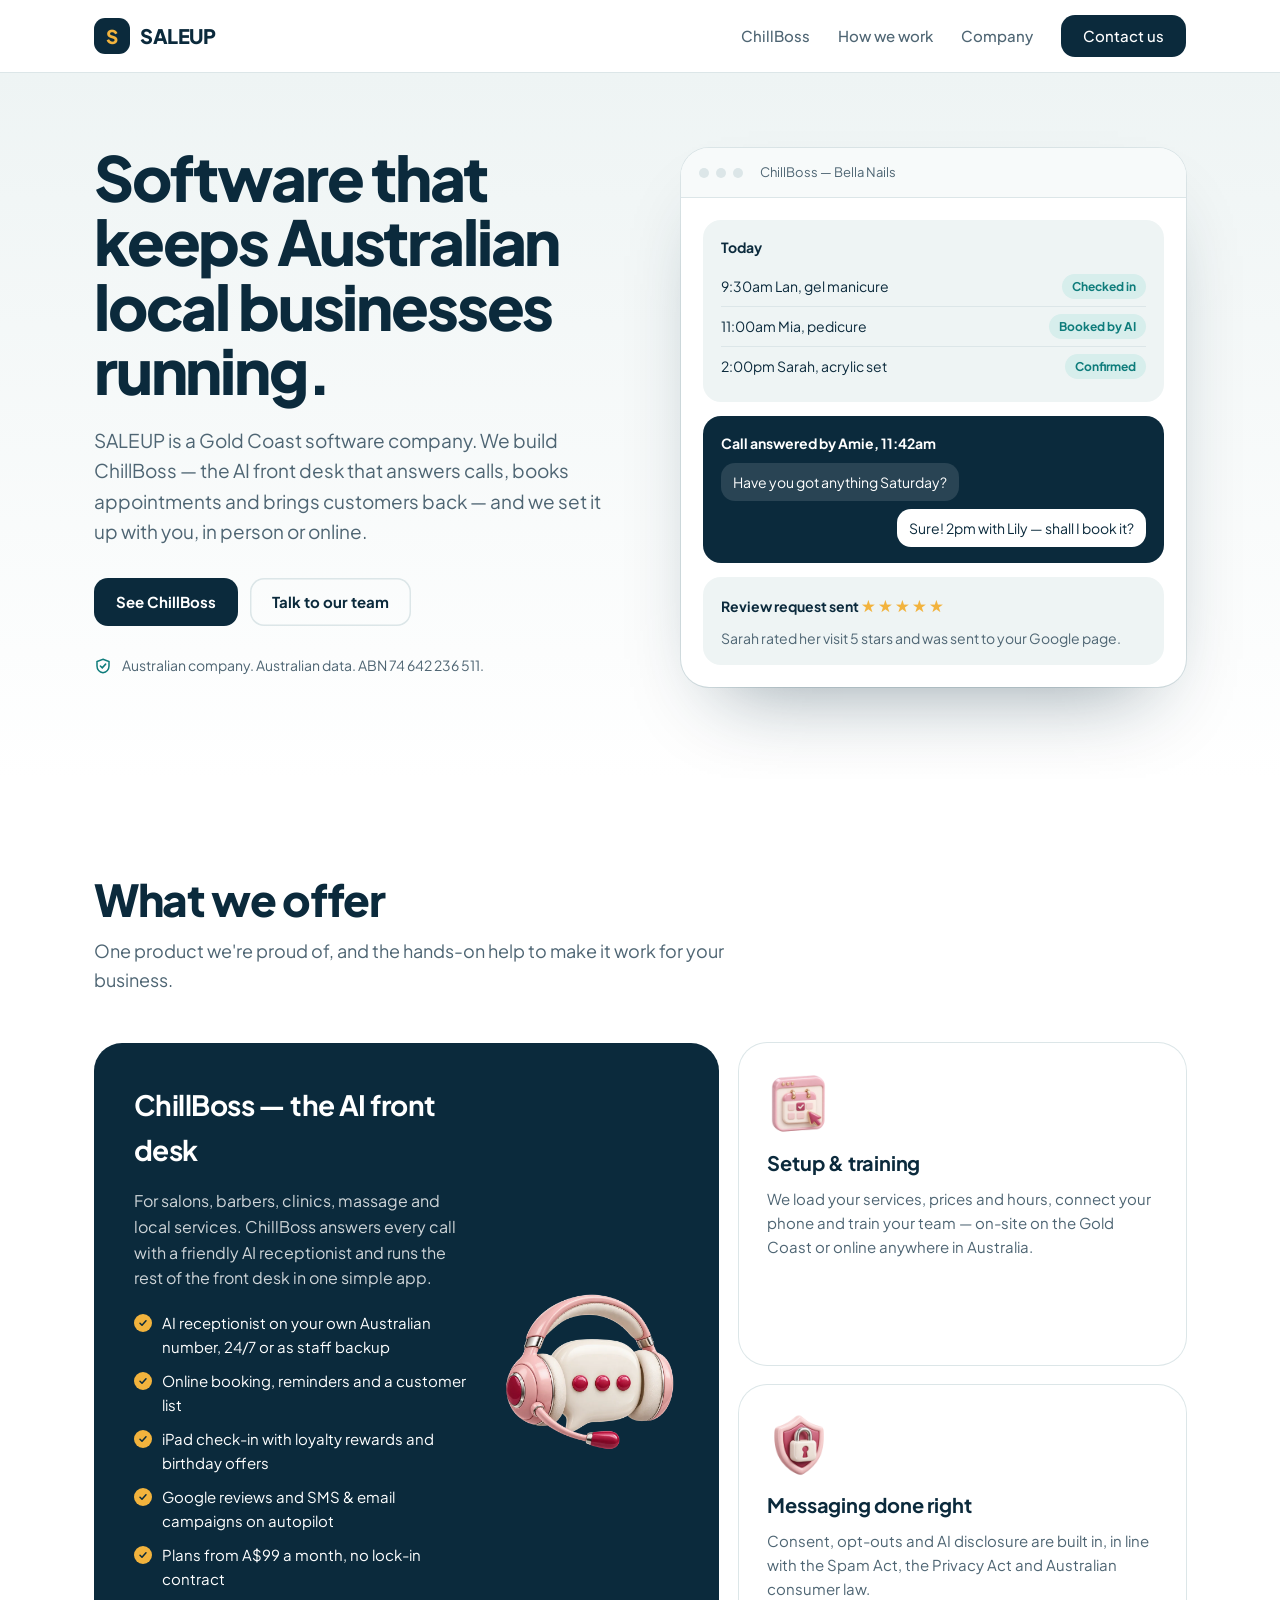
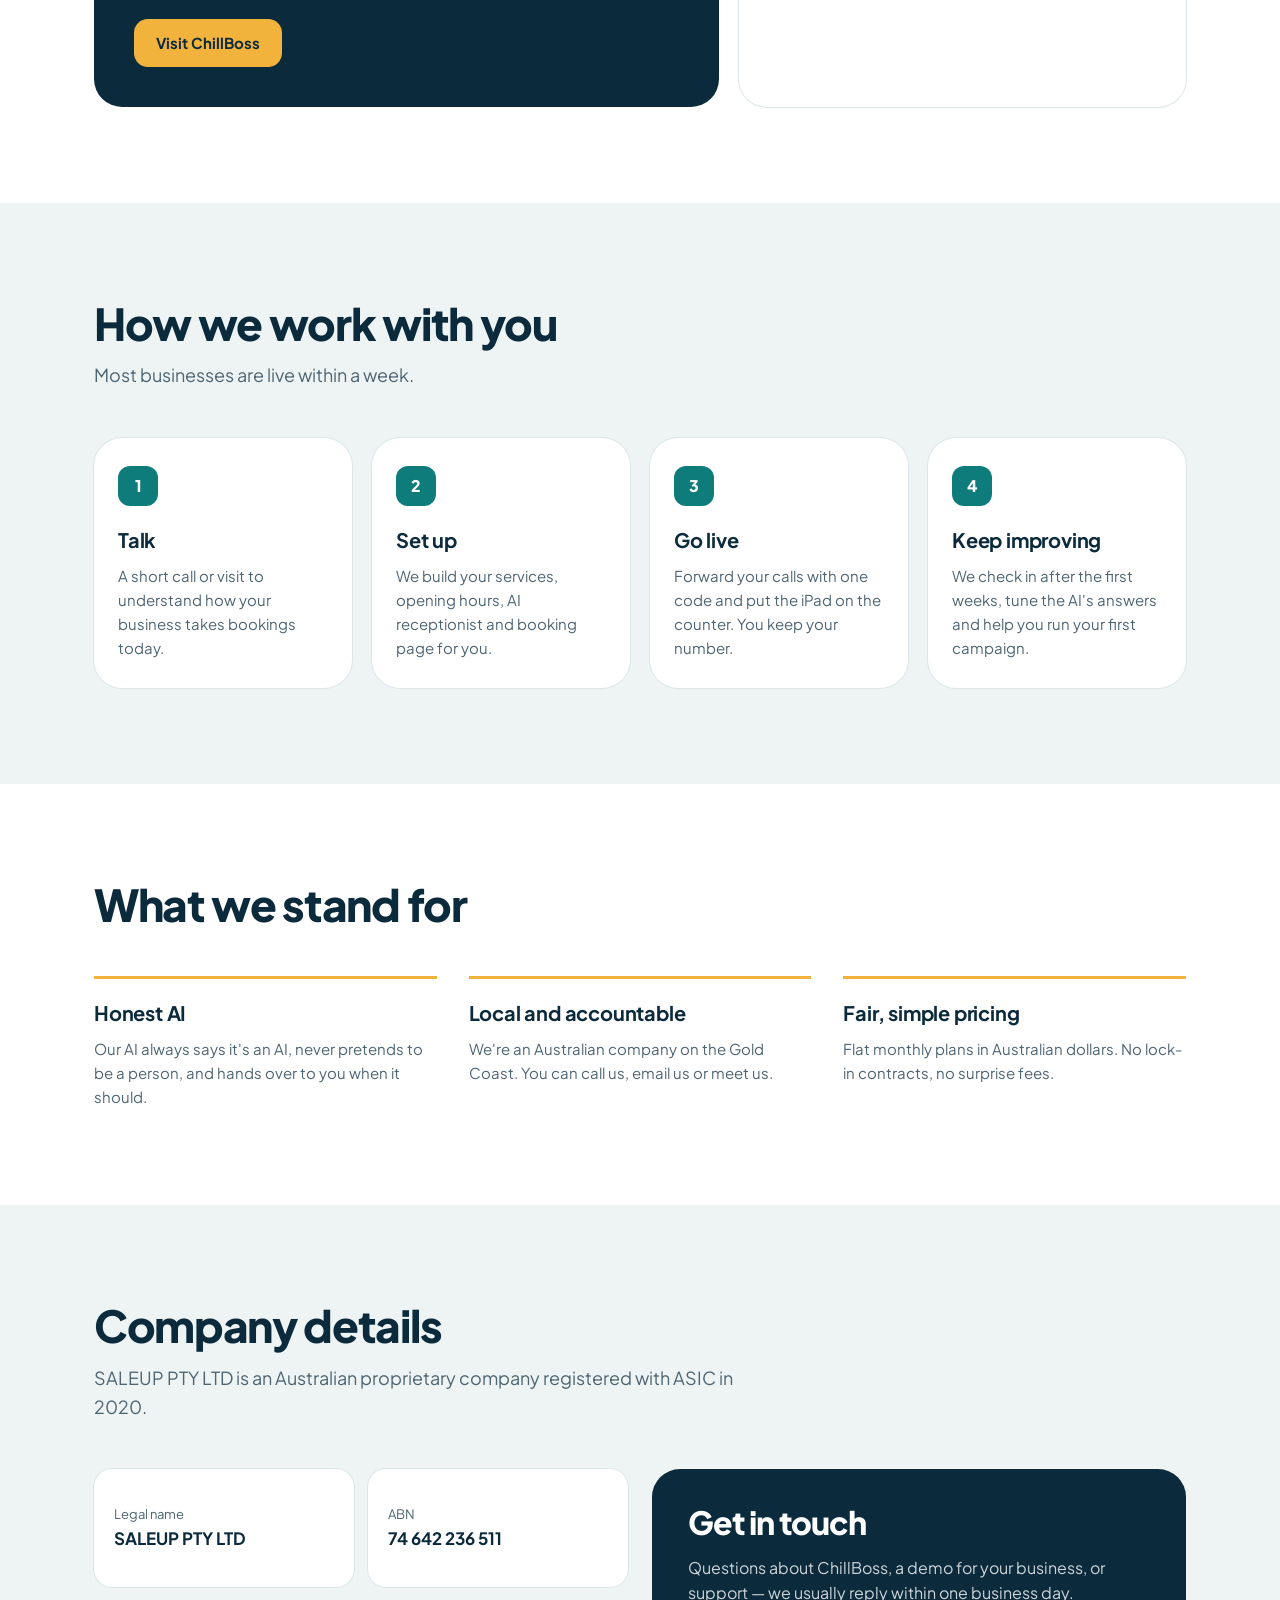
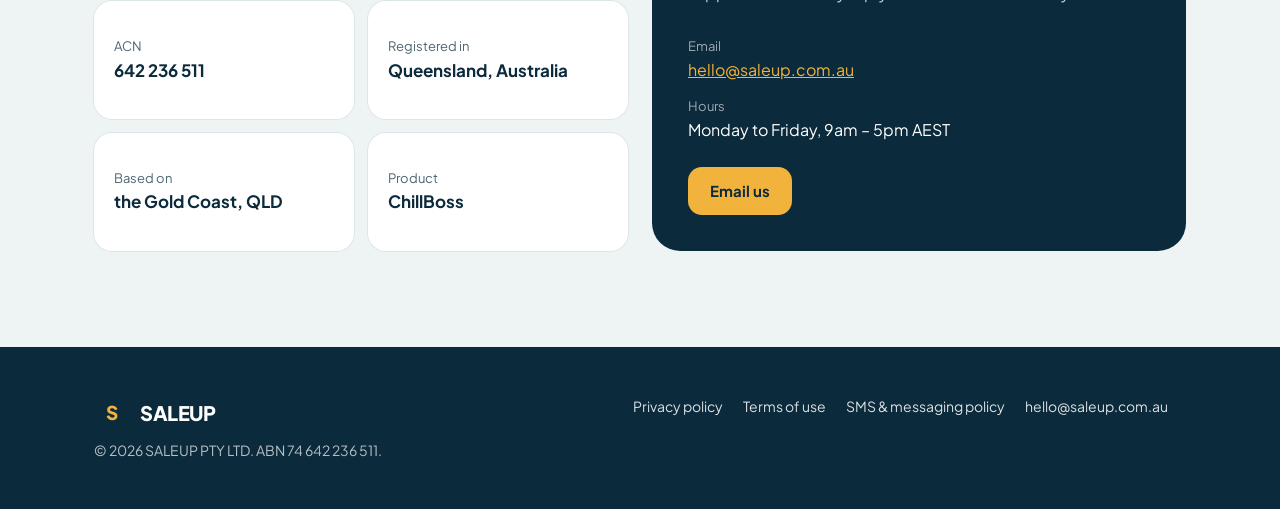
==== commit 32b82ae1: "Remove street address from the website Co-Authored-By: Claude Opus 5.5 <noreply@anthropic.com> Claud" ====
--- a/index.html
+++ b/index.html
@@ -11,7 +11,7 @@
 <link href="https://fonts.googleapis.com/css2?family=Plus+Jakarta+Sans:wght@400;500;600;700;800&display=swap" rel="stylesheet">
 <link rel="stylesheet" href="style.css">
 <script type="application/ld+json">
-{"@context":"https://schema.org","@type":"Organization","name":"SALEUP PTY LTD","url":"https://saleup.com.au","email":"hello@saleup.com.au","taxID":"74 642 236 511","address":{"@type":"PostalAddress","streetAddress":"Unit 13, 6 Pendraat Parade","addressLocality":"Hope Island","addressRegion":"QLD","postalCode":"4212","addressCountry":"AU"}}
+{"@context":"https://schema.org","@type":"Organization","name":"SALEUP PTY LTD","url":"https://saleup.com.au","email":"hello@saleup.com.au","taxID":"74 642 236 511","address":{"@type":"PostalAddress","addressLocality":"Gold Coast","addressRegion":"QLD","addressCountry":"AU"}}
 </script>
 </head>
 <body>
@@ -44,7 +44,7 @@
       </div>
 
       <div class="window" role="img" aria-label="ChillBoss dashboard showing today's bookings, a call answered by the AI receptionist and a five-star rating sent to Google">
-        <div class="window-bar"><i></i><i></i><i></i><span>ChillBoss — Bella Nails, Hope Island</span></div>
+        <div class="window-bar"><i></i><i></i><i></i><span>ChillBoss — Bella Nails</span></div>
         <div class="window-body">
           <div class="panel">
             <h4>Today</h4>
@@ -144,7 +144,7 @@
           <div class="fact"><small>ABN</small><strong>74 642 236 511</strong></div>
           <div class="fact"><small>ACN</small><strong>642 236 511</strong></div>
           <div class="fact"><small>Registered in</small><strong>Queensland, Australia</strong></div>
-          <div class="fact"><small>Location</small><strong>Hope Island, Gold Coast</strong></div>
+          <div class="fact"><small>Based on</small><strong>the Gold Coast, QLD</strong></div>
           <div class="fact"><small>Product</small><strong>ChillBoss</strong></div>
         </div>
         <div class="contact-card">
@@ -154,8 +154,7 @@
           </div>
           <div class="contact-lines">
             <div><small>Email</small><a href="mailto:hello@saleup.com.au">hello@saleup.com.au</a></div>
-            <div><small>Address</small>Unit 13, 6 Pendraat Parade, Hope Island QLD 4212</div>
-            <div><small>Hours</small>Monday to Friday, 9am – 5pm AEST</div>
+                        <div><small>Hours</small>Monday to Friday, 9am – 5pm AEST</div>
           </div>
           <a class="btn btn-sun" href="mailto:hello@saleup.com.au?subject=ChillBoss%20enquiry" style="align-self:flex-start">Email us</a>
         </div>
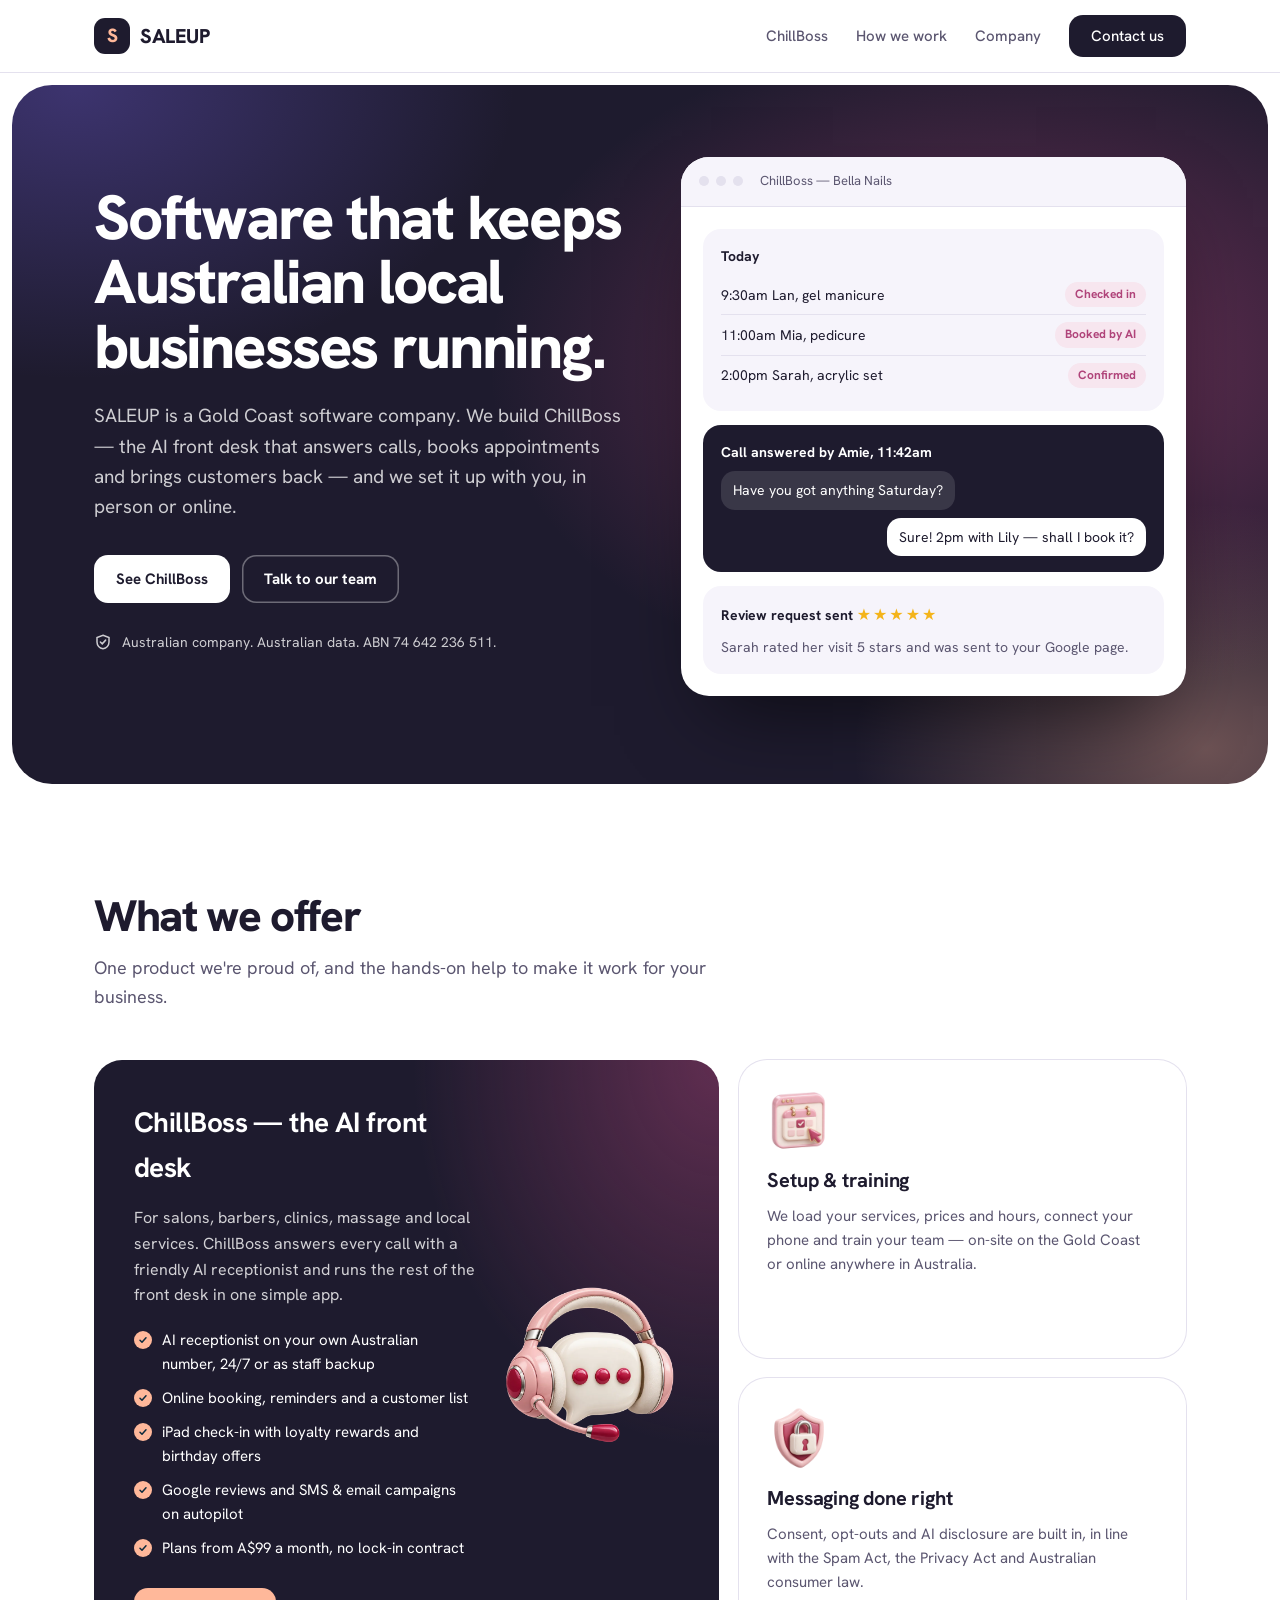
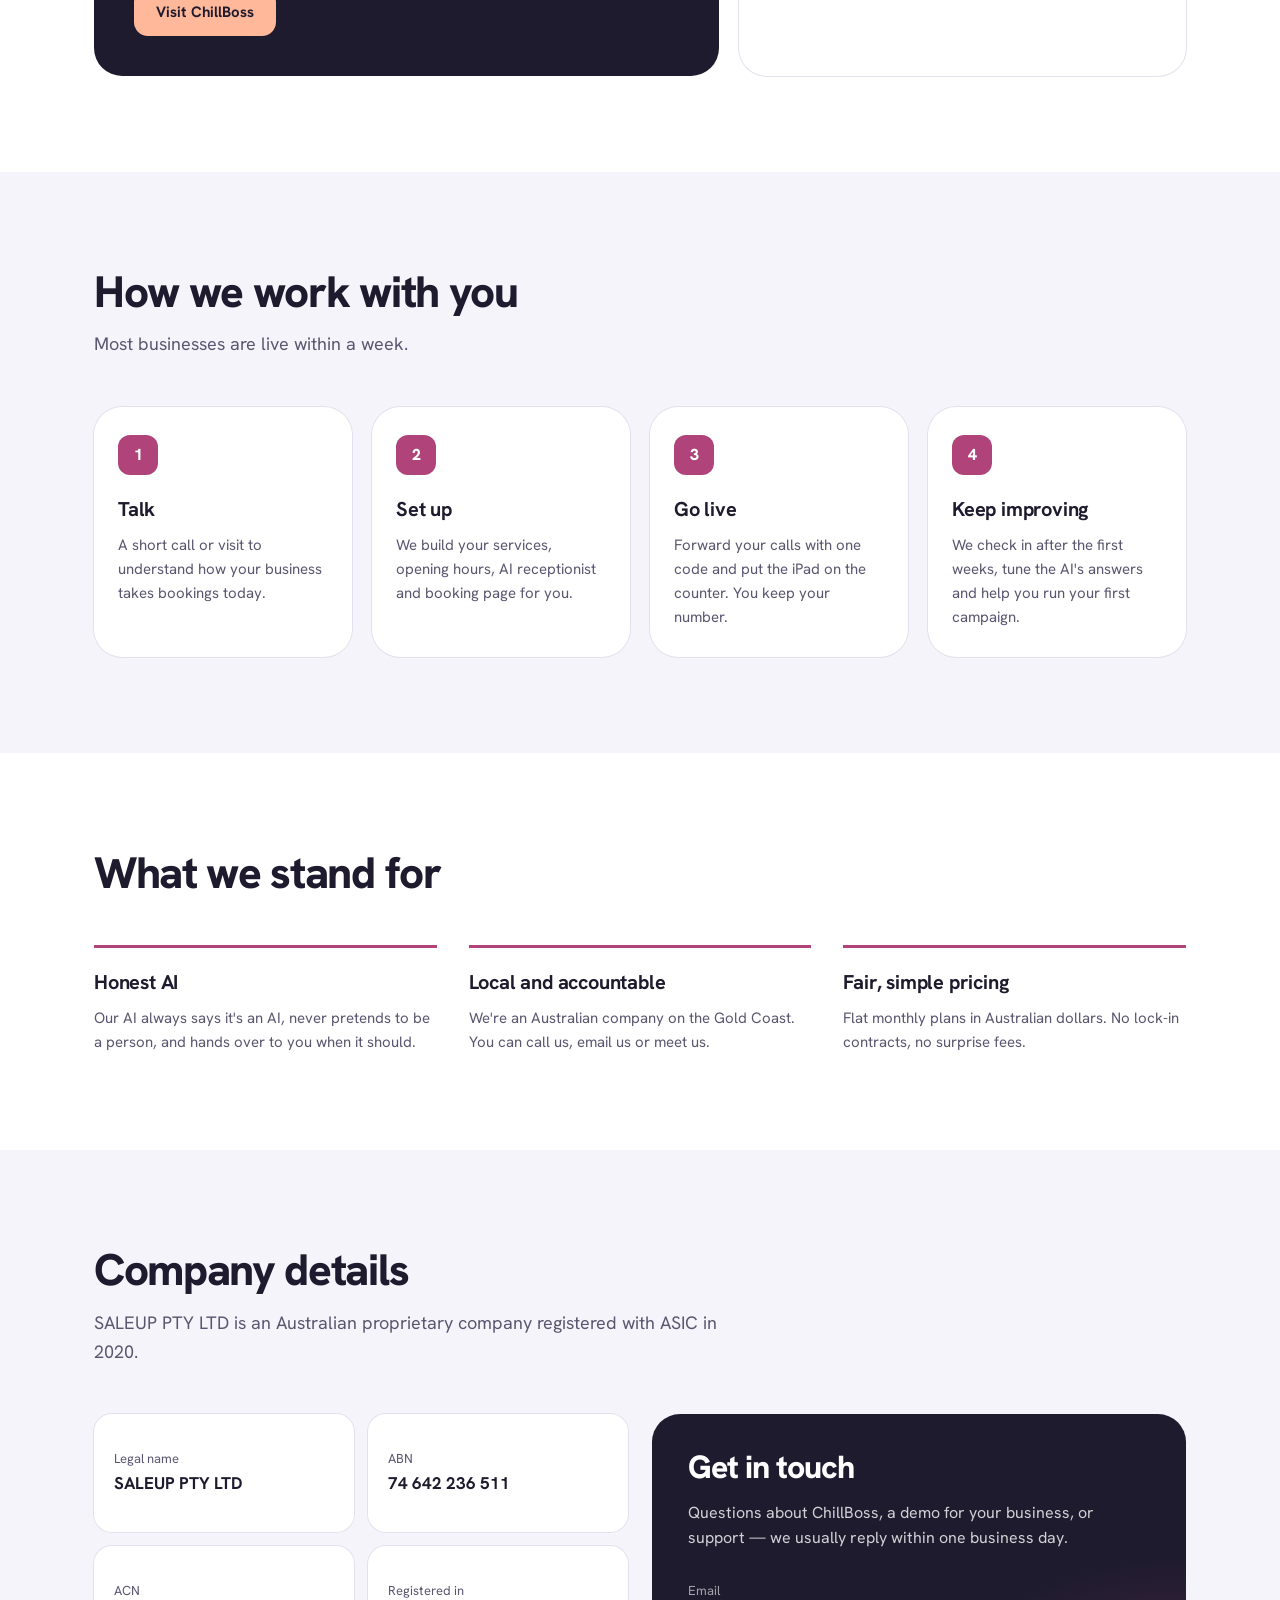
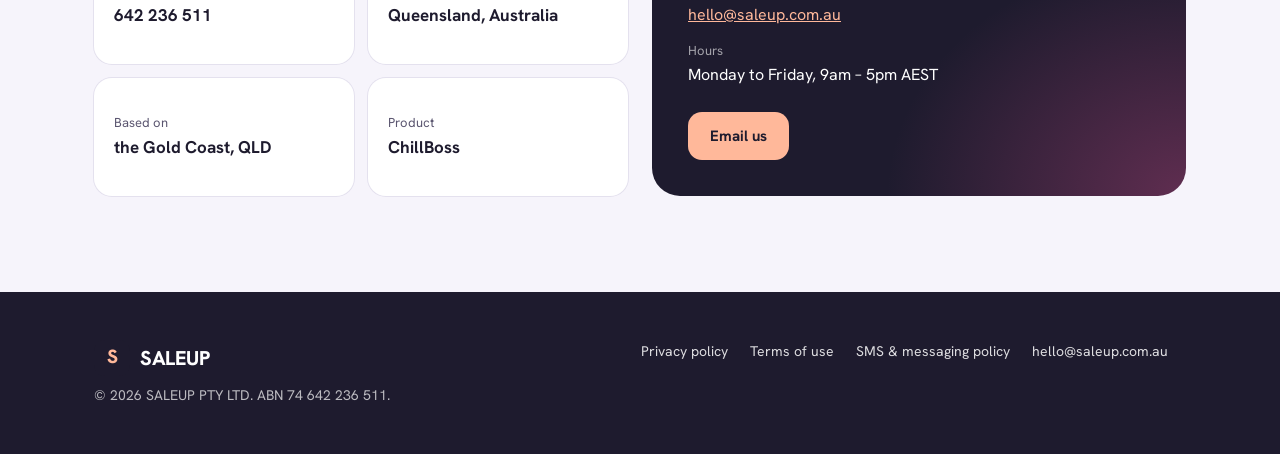
==== commit cf69050a: "Unify SALEUP site with the ChillBoss design family (ink/rose/peach palette, Hanken Grotesk, dusk her" ====
--- a/index.html
+++ b/index.html
@@ -5,10 +5,10 @@
 <meta name="viewport" content="width=device-width, initial-scale=1">
 <title>SALEUP PTY LTD — Software for Australian local businesses</title>
 <meta name="description" content="SALEUP PTY LTD is a Gold Coast software company. We build ChillBoss, the AI front desk that answers calls, books appointments and brings customers back for Australian salons, clinics and local businesses.">
-<link rel="icon" href="data:image/svg+xml,%3Csvg xmlns='http://www.w3.org/2000/svg' viewBox='0 0 64 64'%3E%3Crect width='64' height='64' rx='16' fill='%230B2A3C'/%3E%3Ctext x='32' y='43' font-family='Arial' font-weight='800' font-size='34' text-anchor='middle' fill='%23F2B33D'%3ES%3C/text%3E%3C/svg%3E">
+<link rel="icon" href="data:image/svg+xml,%3Csvg xmlns='http://www.w3.org/2000/svg' viewBox='0 0 64 64'%3E%3Crect width='64' height='64' rx='16' fill='%231E1B2E'/%3E%3Ctext x='32' y='43' font-family='Arial' font-weight='800' font-size='34' text-anchor='middle' fill='%23FFB89A'%3ES%3C/text%3E%3C/svg%3E">
 <link rel="preconnect" href="https://fonts.googleapis.com">
 <link rel="preconnect" href="https://fonts.gstatic.com" crossorigin>
-<link href="https://fonts.googleapis.com/css2?family=Plus+Jakarta+Sans:wght@400;500;600;700;800&display=swap" rel="stylesheet">
+<link href="https://fonts.googleapis.com/css2?family=Hanken+Grotesk:wght@400;500;600;700;800&display=swap" rel="stylesheet">
 <link rel="stylesheet" href="style.css">
 <script type="application/ld+json">
 {"@context":"https://schema.org","@type":"Organization","name":"SALEUP PTY LTD","url":"https://saleup.com.au","email":"hello@saleup.com.au","taxID":"74 642 236 511","address":{"@type":"PostalAddress","addressLocality":"Gold Coast","addressRegion":"QLD","addressCountry":"AU"}}
@@ -38,7 +38,7 @@
           <a class="btn btn-ghost" href="#contact">Talk to our team</a>
         </div>
         <p class="hero-note">
-          <svg width="18" height="18" viewBox="0 0 24 24" fill="none" aria-hidden="true"><path d="M12 3l8 3v6c0 4.5-3.3 8.3-8 9-4.7-.7-8-4.5-8-9V6l8-3z" stroke="#0E7C7B" stroke-width="2"/><path d="M8.5 12l2.5 2.5 4.5-5" stroke="#0E7C7B" stroke-width="2" stroke-linecap="round"/></svg>
+          <svg width="18" height="18" viewBox="0 0 24 24" fill="none" aria-hidden="true"><path d="M12 3l8 3v6c0 4.5-3.3 8.3-8 9-4.7-.7-8-4.5-8-9V6l8-3z" stroke="currentColor" stroke-width="2"/><path d="M8.5 12l2.5 2.5 4.5-5" stroke="currentColor" stroke-width="2" stroke-linecap="round"/></svg>
           Australian company. Australian data. ABN 74 642 236 511.
         </p>
       </div>
--- a/style.css
+++ b/style.css
@@ -1,16 +1,16 @@
 /* SALEUP PTY LTD — saleup.com.au
-   Palette: ocean #0B2A3C · lagoon #0E7C7B · sun #F2B33D · mist #EEF4F4 · white
-   Type: Plus Jakarta Sans */
+   Same family as ChillBoss: ink #1E1B2E · rose #B0447A · peach #FFB89A ·
+   mist #F6F4FB · white. Type: Hanken Grotesk. */
 :root {
-  --ocean: #0B2A3C;
-  --ocean-2: #123B52;
-  --lagoon: #0E7C7B;
-  --lagoon-soft: #D7EEEC;
-  --sun: #F2B33D;
-  --mist: #EEF4F4;
-  --line: #DCE6E8;
-  --text: #0B2A3C;
-  --muted: #4E6573;
+  --ocean: #1E1B2E;
+  --ocean-2: #2C2842;
+  --lagoon: #B0447A;
+  --lagoon-soft: #F7E6EF;
+  --sun: #FFB89A;
+  --mist: #F6F4FB;
+  --line: #E4E1EE;
+  --text: #1E1B2E;
+  --muted: #5B5670;
   --white: #FFFFFF;
   --radius-lg: 28px;
   --radius: 18px;
@@ -19,7 +19,7 @@
 html { scroll-behavior: smooth; }
 body {
   margin: 0;
-  font-family: "Plus Jakarta Sans", system-ui, -apple-system, "Segoe UI", sans-serif;
+  font-family: "Hanken Grotesk", system-ui, -apple-system, "Segoe UI", sans-serif;
   color: var(--text);
   background: var(--white);
   line-height: 1.6;
@@ -47,7 +47,15 @@
 .nav .btn { height: 42px; color: var(--white); }
 
 /* Hero */
-.hero { padding: 72px 0 88px; background: linear-gradient(180deg, var(--mist) 0%, var(--white) 100%); overflow: hidden; }
+.hero { margin: 12px; border-radius: 40px; padding: 72px 0 88px; color: var(--white); overflow: hidden; background:
+  radial-gradient(60% 70% at 80% 40%, rgba(176,68,122,.55), transparent 70%),
+  radial-gradient(40% 50% at 95% 95%, rgba(255,184,154,.35), transparent 70%),
+  radial-gradient(50% 60% at 5% 0%, rgba(98,82,190,.45), transparent 70%), var(--ocean); }
+.hero .lead, .hero .hero-note { color: rgba(255,255,255,.78); }
+.hero .btn-primary { background: var(--white); color: var(--ocean); }
+.hero .btn-ghost { color: var(--white); box-shadow: inset 0 0 0 1.5px rgba(255,255,255,.35); }
+.hero .btn-ghost:hover { box-shadow: inset 0 0 0 1.5px var(--white); }
+.hero .window { box-shadow: 0 40px 80px -30px rgba(0,0,0,.6); }
 .hero .wrap { display: grid; grid-template-columns: 1.05fr 1fr; gap: 56px; align-items: center; }
 .hero h1 { font-size: clamp(38px, 5.2vw, 62px); line-height: 1.04; letter-spacing: -0.035em; margin: 0 0 22px; font-weight: 800; }
 .lead { font-size: 19px; color: var(--muted); max-width: 34em; margin: 0 0 32px; }
@@ -57,7 +65,7 @@
 
 /* Product window mock */
 .window { background: var(--white); border-radius: var(--radius-lg); box-shadow: 0 40px 80px -40px rgba(11,42,60,.45), 0 0 0 1px var(--line); overflow: hidden; }
-.window-bar { display: flex; align-items: center; gap: 7px; padding: 14px 18px; border-bottom: 1px solid var(--line); background: #F7FAFA; font-size: 13px; color: var(--muted); }
+.window-bar { display: flex; align-items: center; gap: 7px; padding: 14px 18px; border-bottom: 1px solid var(--line); background: var(--mist); font-size: 13px; color: var(--muted); }
 .window-bar i { width: 10px; height: 10px; border-radius: 50%; background: var(--line); display: inline-block; }
 .window-bar span { margin-left: 10px; }
 .window-body { padding: 22px; display: grid; gap: 14px; }
@@ -72,7 +80,7 @@
 .bubble { display: block; width: fit-content; max-width: 90%; font-size: 14px; padding: 8px 12px; border-radius: 14px; margin-top: 8px; }
 .bubble.them { background: rgba(255,255,255,.12); }
 .bubble.amie { background: var(--white); color: var(--ocean); margin-left: auto; }
-.stars { color: var(--sun); letter-spacing: 2px; font-size: 16px; }
+.stars { color: #F4B41A; letter-spacing: 2px; font-size: 16px; }
 
 /* Sections */
 section { padding: 96px 0; }
@@ -84,7 +92,7 @@
 
 /* Offer — asymmetric: one large product block + two service blocks */
 .offer { display: grid; grid-template-columns: 1.4fr 1fr; gap: 20px; }
-.offer-main { background: var(--ocean); color: var(--white); border-radius: var(--radius-lg); padding: 40px; display: grid; grid-template-columns: 1fr 180px; gap: 24px; align-items: center; }
+.offer-main { background: var(--ocean); background: radial-gradient(70% 90% at 100% 0%, rgba(176,68,122,.45), transparent 70%), var(--ocean); color: var(--white); border-radius: var(--radius-lg); padding: 40px; display: grid; grid-template-columns: 1fr 180px; gap: 24px; align-items: center; }
 .offer-main p { color: rgba(255,255,255,.8); }
 .offer-main ul { padding: 0; margin: 20px 0 28px; list-style: none; display: grid; gap: 10px; }
 .offer-main li { display: flex; gap: 10px; font-size: 15px; }
@@ -102,7 +110,7 @@
 
 /* Principles */
 .principles { display: grid; grid-template-columns: repeat(3, 1fr); gap: 32px; }
-.principles div { border-top: 3px solid var(--sun); padding-top: 18px; }
+.principles div { border-top: 3px solid var(--lagoon); padding-top: 18px; }
 .principles p { color: var(--muted); margin: 0; font-size: 15px; }
 
 /* Company + contact */
@@ -111,7 +119,7 @@
 .fact { background: var(--white); border-radius: var(--radius); padding: 18px 20px; box-shadow: 0 0 0 1px var(--line); }
 .fact small { display: block; color: var(--muted); font-size: 13px; }
 .fact strong { font-size: 17px; }
-.contact-card { background: var(--ocean); color: var(--white); border-radius: var(--radius-lg); padding: 36px; display: flex; flex-direction: column; justify-content: space-between; gap: 24px; }
+.contact-card { background: radial-gradient(80% 90% at 100% 100%, rgba(176,68,122,.45), transparent 70%), var(--ocean); color: var(--white); border-radius: var(--radius-lg); padding: 36px; display: flex; flex-direction: column; justify-content: space-between; gap: 24px; }
 .contact-card a { color: var(--sun); }
 .contact-card p { color: rgba(255,255,255,.8); margin: 0 0 6px; }
 .contact-lines { display: grid; gap: 14px; font-size: 16px; }
@@ -130,7 +138,7 @@
 .doc h1 { font-size: clamp(32px, 4vw, 44px); letter-spacing: -0.03em; margin: 0 0 8px; }
 .doc .updated { color: var(--muted); margin: 0 0 36px; }
 .doc h2 { font-size: 22px; margin: 36px 0 10px; letter-spacing: -0.01em; }
-.doc p, .doc li { color: #2A4352; font-size: 16px; }
+.doc p, .doc li { color: #3A3550; font-size: 16px; }
 .doc ul { padding-left: 20px; }
 .doc .callout { background: var(--mist); border-radius: var(--radius); padding: 18px 22px; }
 
@@ -150,3 +158,4 @@
 @media (prefers-reduced-motion: reduce) { html { scroll-behavior: auto; } }
 .contact-card a.btn-sun { color: var(--ocean); }
 .fact { display: flex; flex-direction: column; justify-content: center; }
+.hero .window { color: var(--text); }
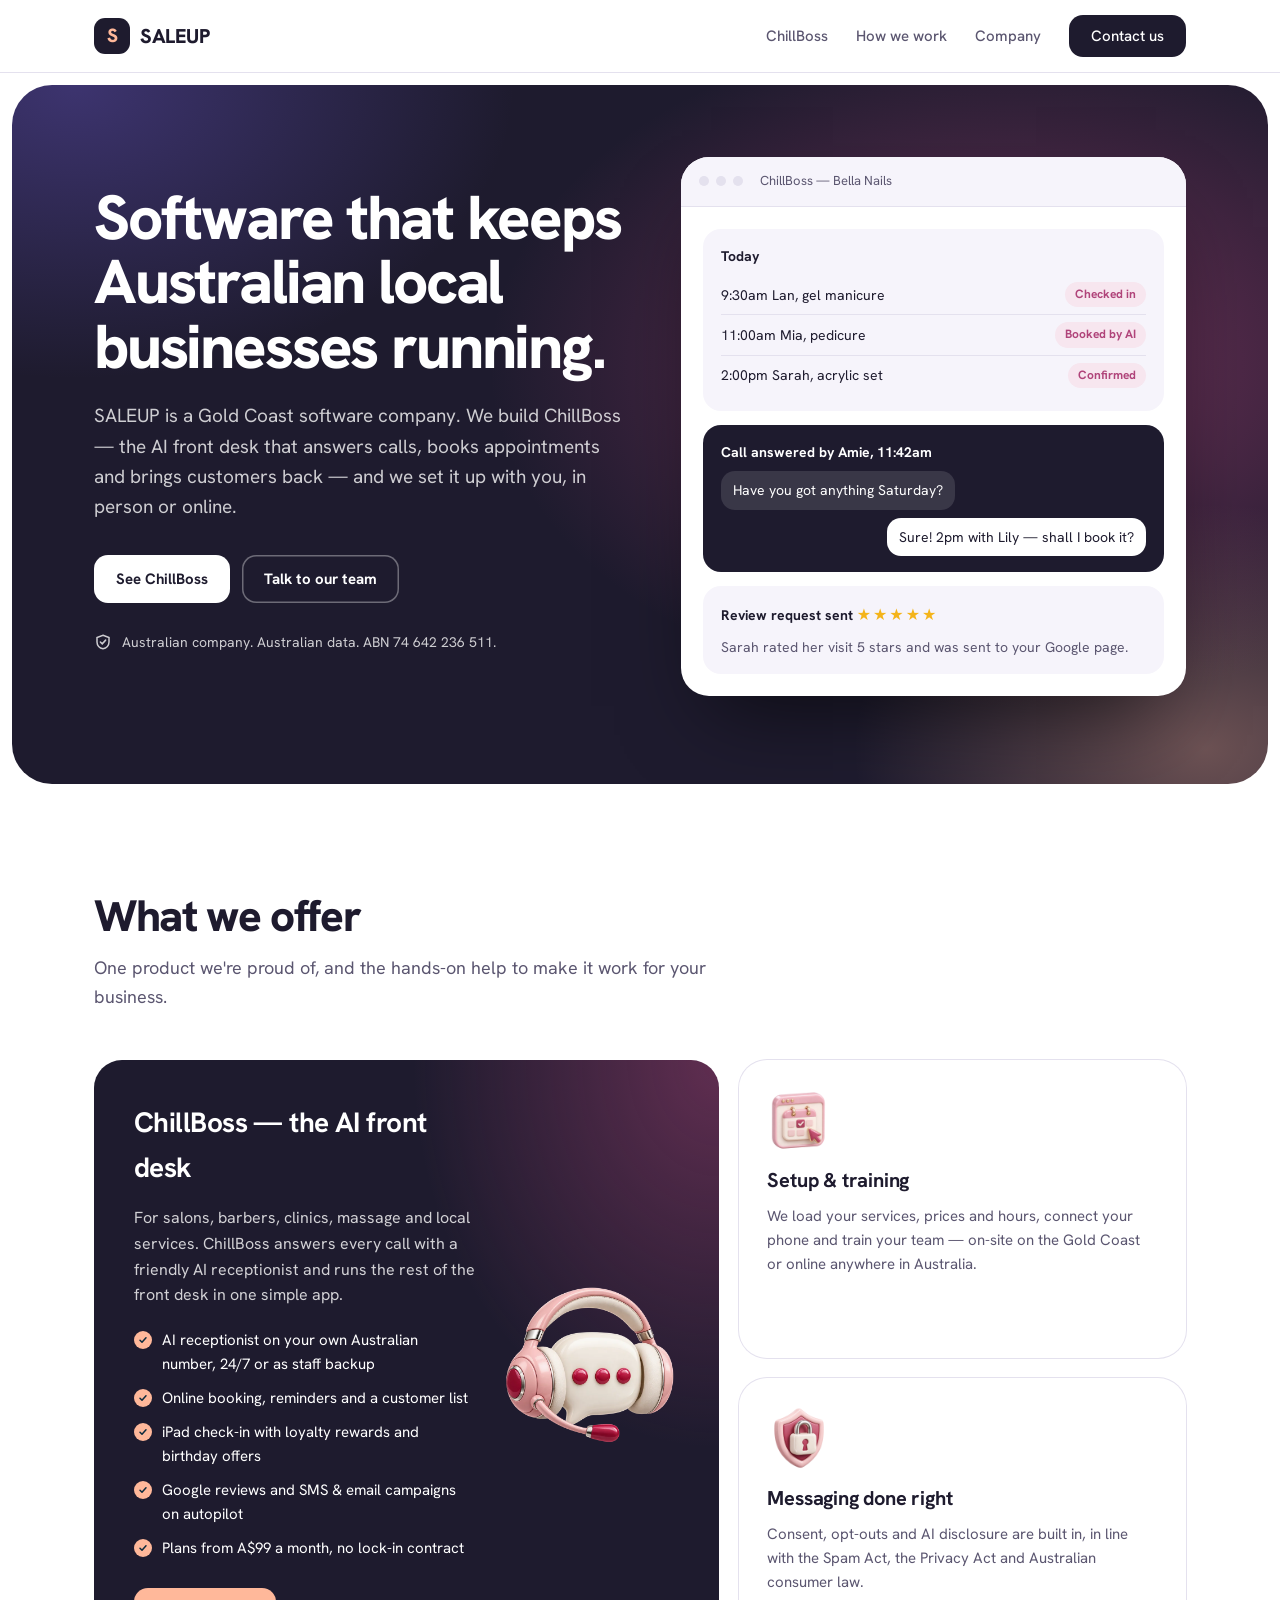
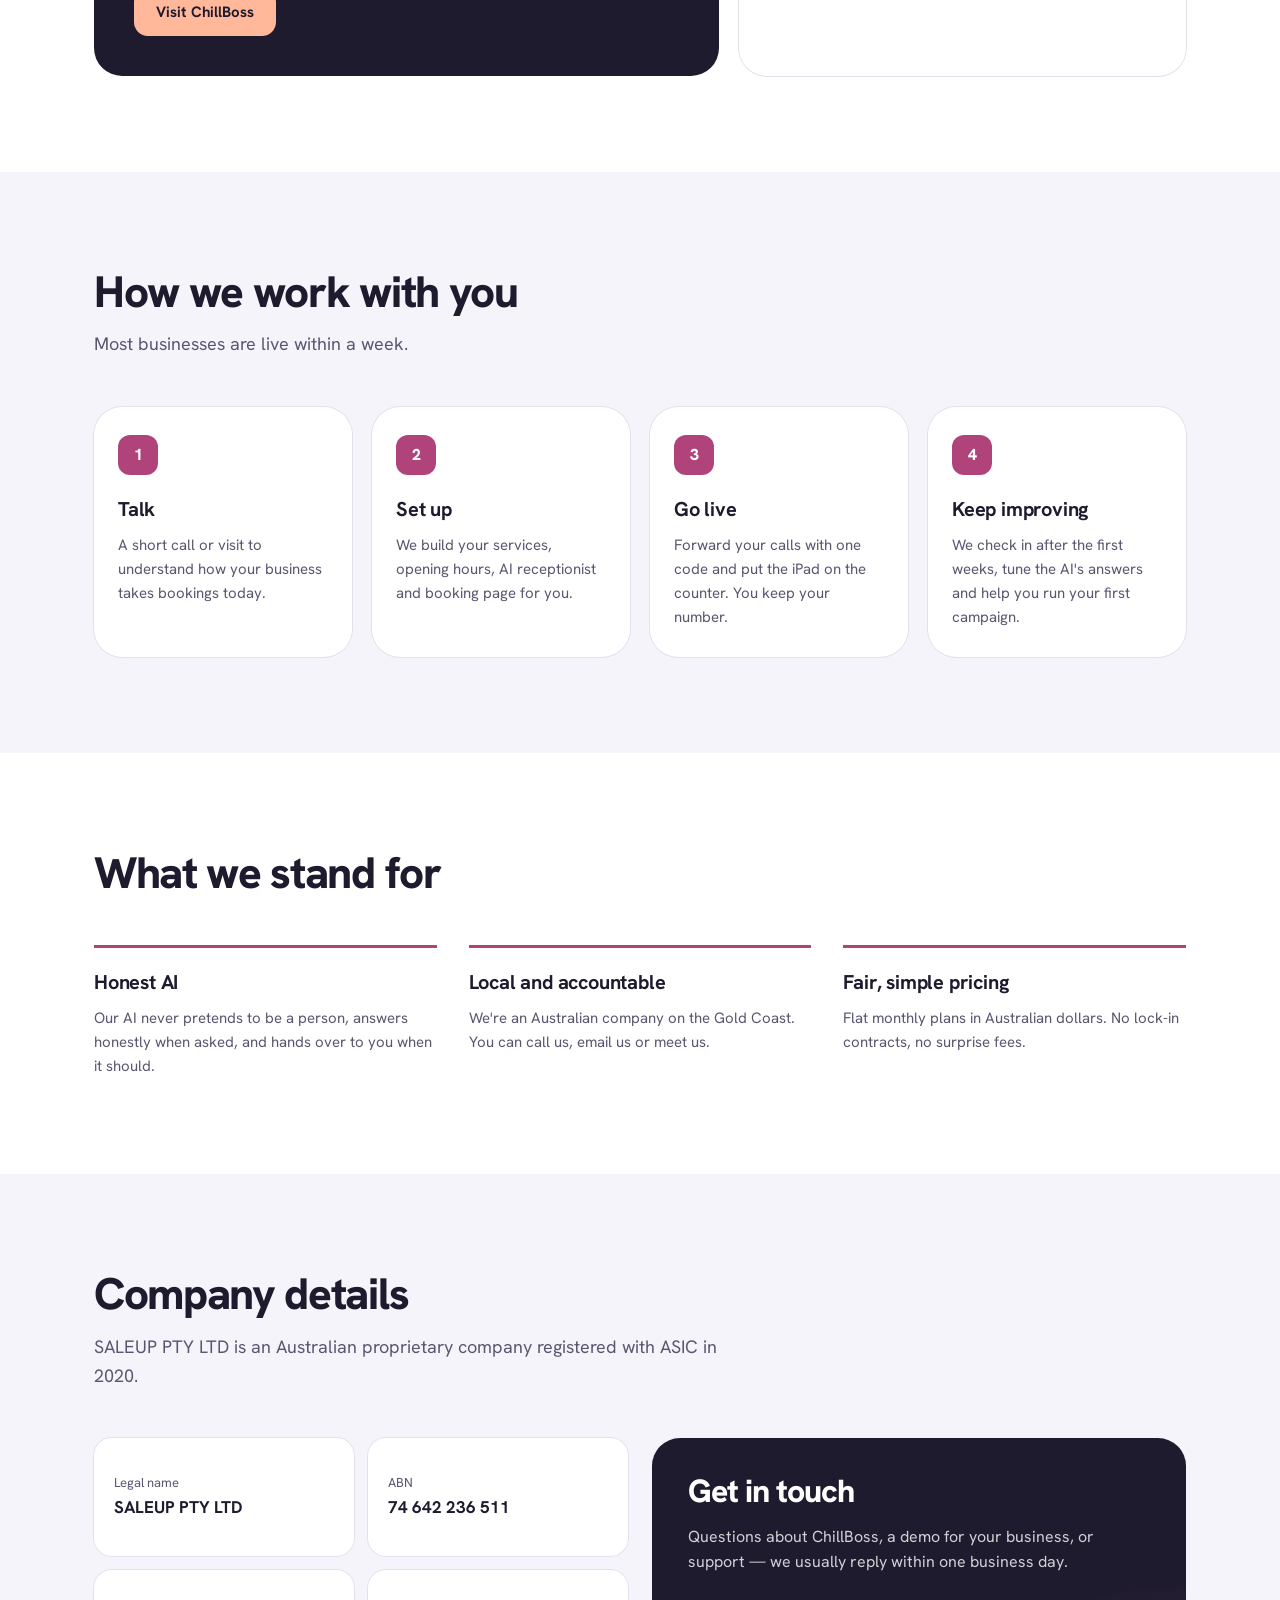
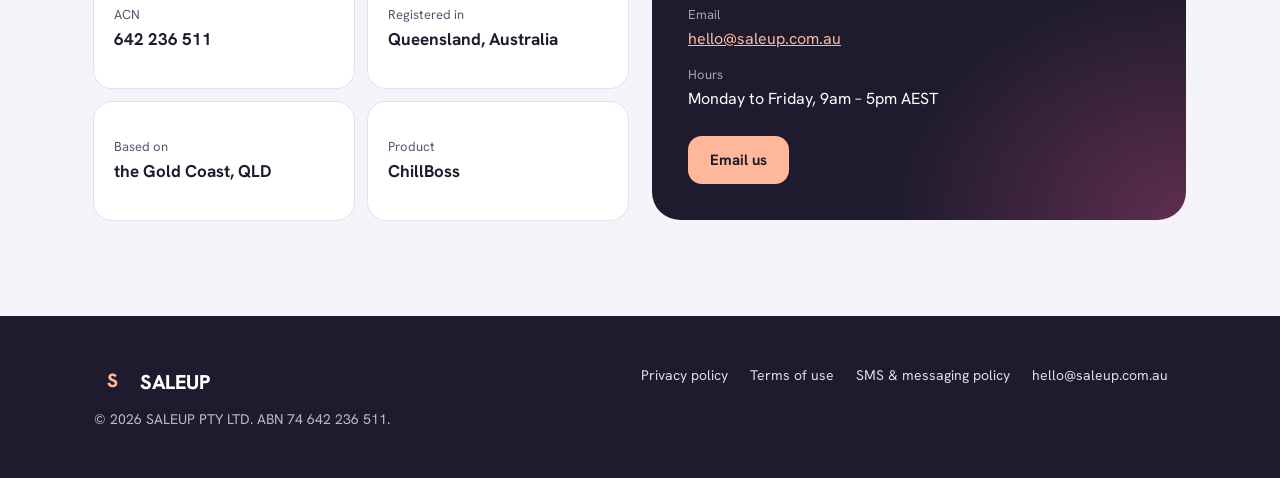
==== commit 6cd901e9: "Honest AI copy update Co-Authored-By: Claude Opus 5.5 <noreply@anthropic.com> Claude-Session: https:" ====
--- a/index.html
+++ b/index.html
@@ -125,7 +125,7 @@
         <h2>What we stand for</h2>
       </div>
       <div class="principles">
-        <div><h3>Honest AI</h3><p>Our AI always says it's an AI, never pretends to be a person, and hands over to you when it should.</p></div>
+        <div><h3>Honest AI</h3><p>Our AI never pretends to be a person, answers honestly when asked, and hands over to you when it should.</p></div>
         <div><h3>Local and accountable</h3><p>We're an Australian company on the Gold Coast. You can call us, email us or meet us.</p></div>
         <div><h3>Fair, simple pricing</h3><p>Flat monthly plans in Australian dollars. No lock-in contracts, no surprise fees.</p></div>
       </div>
